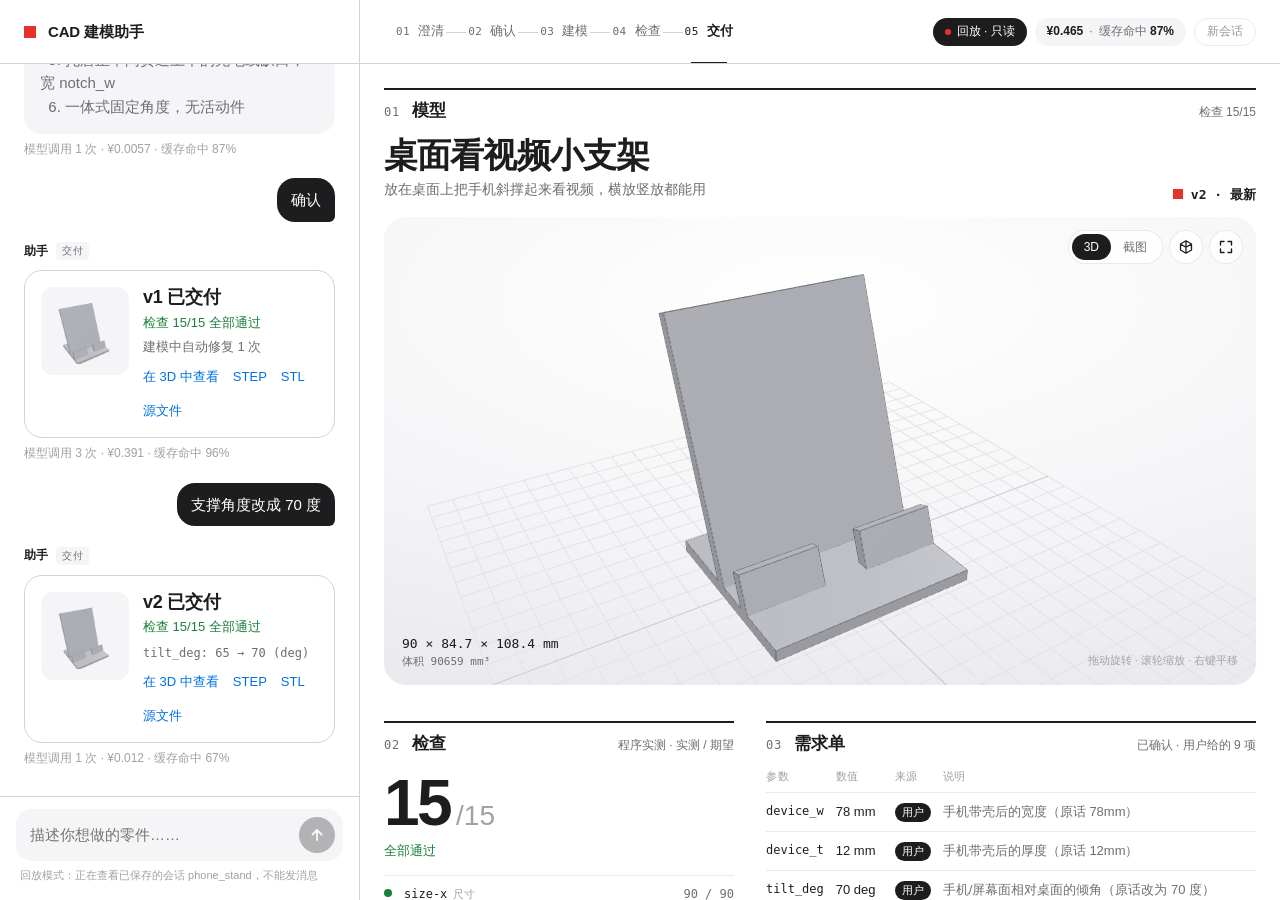
==== site/index.html @ 9b74072a "feat: 在线只读演示站（GitHub Pages）和公网实时测试（访问密码 + 花费上限） 页面路径改为相对路径；python -m cad_agent.web.export 把会话导出成静态站，" ====
<!doctype html>
<html lang="zh-CN" data-mode="static">
<head>
  <meta charset="utf-8">
  <meta name="viewport" content="width=device-width, initial-scale=1">
  <title>CAD 建模助手</title>
  <link rel="icon" href="data:image/svg+xml,%3Csvg xmlns='http://www.w3.org/2000/svg' viewBox='0 0 16 16'%3E%3Crect width='16' height='16' fill='%23E5322D'/%3E%3C/svg%3E">
  <link rel="stylesheet" href="static/style.css">
  <!-- three.js 放在项目里，演示时不依赖外网 -->
  <script type="importmap">
    { "imports": { "three": "./static/vendor/three/three.module.js" } }
  </script>
</head>
<body>
  <header class="topbar">
    <div class="brand">
      <span class="brand-mark" aria-hidden="true"></span>
      <span class="brand-name">CAD 建模助手</span>
      <span class="brand-sub">自然语言 → 参数化模型</span>
    </div>
    <ol class="rail" id="rail" aria-label="流程">
      <li data-stage="clarify"><span class="step-no">01</span><span class="step-label">澄清</span></li>
      <li data-stage="confirm"><span class="step-no">02</span><span class="step-label">确认</span></li>
      <li data-stage="modeling"><span class="step-no">03</span><span class="step-label">建模</span></li>
      <li data-stage="checking"><span class="step-no">04</span><span class="step-label">检查</span></li>
      <li data-stage="delivered"><span class="step-no">05</span><span class="step-label">交付</span></li>
    </ol>
    <div class="top-right">
      <span class="pill replay hidden" id="replay-pill"><span class="dot"></span>回放 · 只读</span>
      <span class="pill" id="usage-pill" title="本次会话大模型的累计用量">尚无用量</span>
      <span class="pill" id="model-pill">模型</span>
      <button class="btn-ghost" id="reset-btn" type="button">新会话</button>
    </div>
  </header>

  <div class="app">
    <section class="chat" aria-label="对话">
      <div class="notice hidden" id="notice" role="status" aria-live="polite"></div>
      <div class="messages" id="messages" role="log" aria-live="polite"></div>
      <form class="composer" id="composer" autocomplete="off">
        <div class="composer-box">
          <label class="sr-only" for="input">消息</label>
          <textarea id="input" rows="1" placeholder="描述你想做的零件……"></textarea>
          <button class="send" id="send" type="submit" aria-label="发送" disabled>
            <svg width="16" height="16" viewBox="0 0 16 16" fill="none" aria-hidden="true"><path d="M8 13V3M3.5 7.5 8 3l4.5 4.5" stroke="currentColor" stroke-width="1.8" stroke-linecap="round" stroke-linejoin="round"/></svg>
          </button>
        </div>
        <div class="composer-hint" id="composer-hint">Enter 发送 · Shift + Enter 换行</div>
      </form>
    </section>

    <main class="workspace" id="workspace">
      <section class="section" aria-labelledby="t-model">
        <div class="section-head"><span class="section-no">01</span><h2 class="section-title" id="t-model">模型</h2><span class="section-meta" id="model-meta"></span></div>
        <div class="part-head">
          <div>
            <h1 class="part-name placeholder" id="part-name">还没有零件</h1>
            <p class="part-purpose" id="part-purpose">在左边用一句话描述你想做的东西</p>
          </div>
          <div class="version-tag hidden" id="version-tag"><span class="square" aria-hidden="true"></span><span id="version-tag-text"></span></div>
        </div>
        <div class="viewport" id="viewport">
          <div class="viewport-empty" id="viewport-empty"><div><div class="big">交付后，模型会显示在这里</div><div>可以拖动旋转、滚轮缩放</div></div></div>
          <div class="vp-note hidden" id="vp-note"></div>
          <div class="vp-tools">
            <div class="seg" role="group" aria-label="显示方式">
              <button type="button" id="mode-3d" aria-pressed="true">3D</button>
              <button type="button" id="mode-shot" aria-pressed="false">截图</button>
            </div>
            <button class="icon-btn" type="button" id="wire-btn" aria-pressed="false" aria-label="线框" title="线框">
              <svg width="16" height="16" viewBox="0 0 16 16" fill="none" aria-hidden="true"><path d="M8 1.8 13.5 5v6L8 14.2 2.5 11V5L8 1.8Zm0 0v12.4M2.5 5 8 8.2 13.5 5" stroke="currentColor" stroke-width="1.3" stroke-linejoin="round"/></svg>
            </button>
            <button class="icon-btn" type="button" id="fit-btn" aria-label="重置视角" title="重置视角">
              <svg width="16" height="16" viewBox="0 0 16 16" fill="none" aria-hidden="true"><path d="M2.5 6V2.5H6M13.5 6V2.5H10M2.5 10v3.5H6M13.5 10v3.5H10" stroke="currentColor" stroke-width="1.4" stroke-linecap="round" stroke-linejoin="round"/></svg>
            </button>
          </div>
          <div class="vp-readout hidden" id="vp-readout"></div>
          <div class="vp-hint" id="vp-hint">拖动旋转 · 滚轮缩放 · 右键平移</div>
        </div>
      </section>

      <div class="grid-2">
        <section class="section" aria-labelledby="t-checks">
          <div class="section-head"><span class="section-no">02</span><h2 class="section-title" id="t-checks">检查</h2><span class="section-meta" id="checks-meta"></span></div>
          <div id="checks"></div>
        </section>
        <section class="section" aria-labelledby="t-brief">
          <div class="section-head"><span class="section-no">03</span><h2 class="section-title" id="t-brief">需求单</h2><span class="section-meta" id="brief-meta"></span></div>
          <div id="brief"></div>
        </section>
      </div>

      <section class="section" aria-labelledby="t-versions">
        <div class="section-head"><span class="section-no">04</span><h2 class="section-title" id="t-versions">版本</h2><span class="section-meta" id="versions-meta"></span></div>
        <div id="versions"></div>
      </section>
    </main>
  </div>

  <div class="login hidden" id="login" role="dialog" aria-modal="true" aria-labelledby="login-title">
    <form class="login-card" id="login-form">
      <span class="brand-mark" aria-hidden="true"></span>
      <h2 id="login-title">输入访问密码</h2>
      <p class="muted">这个页面连着真实的大模型，需要密码才能使用。</p>
      <label class="sr-only" for="login-password">密码</label>
      <input id="login-password" type="password" autocomplete="current-password" placeholder="访问密码" required>
      <div class="login-error" id="login-error" role="alert"></div>
      <button class="btn btn-primary" type="submit">进入</button>
    </form>
  </div>

  <div class="toast" id="toast" role="status" aria-live="polite"></div>
  <script type="module" src="static/app.js"></script>
</body>
</html>
---- site/static/style.css ----
/* CAD 建模助手 · 网页界面
   风格：苹果式的克制 + 瑞士式的网格与编号 + 构成主义的粗线、大数字和红色方块。
   只用系统字体，不依赖外网。 */

:root {
  --bg: #FFFFFF;
  --surface: #F5F5F7;
  --surface-2: #EDEDF0;
  --ink: #1D1D1F;
  --ink-2: #6E6E73;
  --ink-3: #A1A1A6;
  --hairline: #D2D2D7;
  --hairline-soft: #E8E8ED;
  --accent: #0071E3;
  --pass: #188038;
  --pass-soft: #E6F4EA;
  --fail: #D70015;
  --fail-soft: #FDECEE;
  --warn: #B25000;
  --warn-soft: #FFF4E5;
  --mark: #E5322D;

  --font: -apple-system, BlinkMacSystemFont, "SF Pro Text", "PingFang SC", "Helvetica Neue", "Microsoft YaHei", sans-serif;
  --font-display: -apple-system, BlinkMacSystemFont, "SF Pro Display", "PingFang SC", "Helvetica Neue", "Microsoft YaHei", sans-serif;
  --mono: "SF Mono", "Cascadia Mono", "JetBrains Mono", Consolas, monospace;

  --r-lg: 18px;
  --r-md: 12px;
  --r-sm: 8px;
  --topbar: 64px;
  --chat-w: 420px;
  --ease: cubic-bezier(.2, .7, .2, 1);
}

* { box-sizing: border-box; }
html, body { height: 100%; }
body {
  margin: 0;
  background: var(--bg);
  color: var(--ink);
  font: 15px/1.55 var(--font);
  -webkit-font-smoothing: antialiased;
  font-feature-settings: "tnum" 0;
  overflow: hidden;
}
button, textarea { font: inherit; color: inherit; }
button { cursor: pointer; }
img { display: block; max-width: 100%; }
.mono { font-family: var(--mono); font-size: .92em; }
.num { font-variant-numeric: tabular-nums; }
.muted { color: var(--ink-2); }
.hidden { display: none !important; }
:focus-visible { outline: 2px solid var(--accent); outline-offset: 2px; border-radius: 6px; }
.sr-only { position: absolute; width: 1px; height: 1px; overflow: hidden; clip: rect(0 0 0 0); white-space: nowrap; }

/* ------------------------------------------------------------ 顶栏 */
.topbar {
  height: var(--topbar);
  display: grid;
  grid-template-columns: var(--chat-w) minmax(0, 1fr) auto;
  align-items: center;
  border-bottom: 1px solid var(--hairline);
  background: rgba(255, 255, 255, .86);
  backdrop-filter: saturate(180%) blur(20px);
  position: relative;
  z-index: 5;
}
.brand { display: flex; align-items: center; gap: 12px; padding: 0 24px; height: 100%; border-right: 1px solid var(--hairline); }
.brand-mark { width: 12px; height: 12px; background: var(--mark); flex: none; }
.brand-name { font: 600 15px/1 var(--font-display); letter-spacing: -.01em; }
.brand-sub { color: var(--ink-2); font-size: 13px; padding-left: 12px; border-left: 1px solid var(--hairline); }

.rail { display: flex; align-items: stretch; height: 100%; padding: 0 24px; gap: 0; list-style: none; margin: 0; min-width: 0; overflow: hidden; }
.rail li {
  display: flex; align-items: center; gap: 8px; padding: 0 18px; position: relative;
  color: var(--ink-3); font-size: 13px; white-space: nowrap; transition: color .3s var(--ease);
}
.rail li + li::before { content: ""; position: absolute; left: -10px; top: 50%; width: 20px; height: 1px; background: var(--hairline); }
.rail .step-no { font: 500 11px/1 var(--mono); letter-spacing: .04em; }
.rail li.done { color: var(--ink-2); }
.rail li.current { color: var(--ink); font-weight: 600; }
.rail li.current::after { content: ""; position: absolute; left: 18px; right: 18px; bottom: -1px; height: 2px; background: var(--ink); }
.rail li.current.working .step-no::before {
  content: ""; display: inline-block; width: 6px; height: 6px; margin-right: 6px; border-radius: 50%;
  background: var(--mark); vertical-align: 1px; animation: pulse 1.2s ease-in-out infinite;
}

.top-right { display: flex; align-items: center; gap: 8px; padding: 0 24px; }
.pill {
  display: inline-flex; align-items: center; gap: 6px; height: 28px; padding: 0 12px; border-radius: 999px;
  background: var(--surface); color: var(--ink-2); font-size: 12px; white-space: nowrap;
}
.pill strong { color: var(--ink); font-weight: 600; font-variant-numeric: tabular-nums; }
.pill.replay { background: var(--ink); color: #fff; }
.pill.replay .dot { width: 6px; height: 6px; border-radius: 50%; background: var(--mark); }
.btn-ghost {
  height: 28px; padding: 0 12px; border-radius: 999px; border: 1px solid var(--hairline); background: var(--bg);
  font-size: 12px; transition: background .2s var(--ease), border-color .2s var(--ease);
}
.btn-ghost:hover { background: var(--surface); }
.btn-ghost:disabled { opacity: .45; cursor: default; }

/* ------------------------------------------------------------ 主体 */
.app { display: grid; grid-template-columns: var(--chat-w) minmax(0, 1fr); height: calc(100vh - var(--topbar)); }

/* ------------------------------------------------------------ 对话 */
.chat { display: flex; flex-direction: column; min-height: 0; border-right: 1px solid var(--hairline); background: var(--bg); }
.notice { margin: 12px 16px 0; padding: 10px 14px; border-radius: var(--r-md); font-size: 13px; background: var(--warn-soft); color: var(--warn); }
.messages { flex: 1; overflow-y: auto; padding: 24px 24px 8px; scroll-behavior: smooth; }
.msg { margin-bottom: 20px; }
.msg.new { animation: rise .35s var(--ease) both; }
.msg-user { display: flex; justify-content: flex-end; }
.bubble {
  max-width: 86%; padding: 10px 14px; border-radius: 18px 18px 6px 18px; background: var(--ink); color: #fff;
  white-space: pre-wrap; word-break: break-word;
}
.msg-user.pending .bubble { opacity: .55; }
.meta { display: flex; align-items: center; gap: 8px; margin-bottom: 6px; font-size: 12px; color: var(--ink-2); }
.meta .who { color: var(--ink); font-weight: 600; }
.meta .kind { font: 500 10px/1 var(--mono); letter-spacing: .06em; text-transform: uppercase; padding: 4px 6px; border-radius: 4px; background: var(--surface); }
.text { white-space: pre-wrap; word-break: break-word; }
.usage { margin-top: 6px; font-size: 12px; color: var(--ink-3); font-variant-numeric: tabular-nums; }

.card { margin-top: 10px; border-radius: var(--r-lg); background: var(--surface); padding: 16px; }
.card-title { font-weight: 600; font-size: 14px; margin: 0 0 10px; display: flex; align-items: center; gap: 8px; }
.card-title .square { width: 8px; height: 8px; background: var(--mark); }

.qlist { list-style: none; margin: 0; padding: 0; }
.qlist li { display: grid; grid-template-columns: 28px 1fr; gap: 8px; padding: 10px 0; border-top: 1px solid var(--hairline-soft); }
.qlist li:first-child { border-top: 0; padding-top: 0; }
.qlist .qno { font: 500 12px/1.6 var(--mono); color: var(--ink-2); }

.mini-params { width: 100%; border-collapse: collapse; font-size: 13px; }
.mini-params td { padding: 6px 0; border-top: 1px solid var(--hairline-soft); vertical-align: top; }
.mini-params tr:first-child td { border-top: 0; }
.mini-params td:first-child { font-family: var(--mono); font-size: 12px; color: var(--ink-2); padding-right: 12px; white-space: nowrap; }
.mini-params td:nth-child(2) { font-variant-numeric: tabular-nums; white-space: nowrap; padding-right: 8px; }

.actions { display: flex; gap: 8px; margin-top: 14px; flex-wrap: wrap; }
.btn {
  height: 36px; padding: 0 16px; border-radius: 999px; border: 1px solid transparent; font-size: 14px; font-weight: 500;
  display: inline-flex; align-items: center; gap: 6px; text-decoration: none; transition: transform .15s var(--ease), background .2s var(--ease);
}
.btn:active { transform: scale(.97); }
.btn-primary { background: var(--ink); color: #fff; }
.btn-primary:hover { background: #000; }
.btn-secondary { background: var(--bg); border-color: var(--hairline); color: var(--ink); }
.btn-secondary:hover { background: var(--surface-2); }
.btn:disabled { opacity: .45; cursor: default; transform: none; }

.delivered { display: grid; grid-template-columns: 88px 1fr; gap: 14px; background: var(--bg); border: 1px solid var(--hairline); }
.delivered .thumb { width: 88px; height: 88px; border-radius: var(--r-md); background: var(--surface); object-fit: contain; }
.delivered .v-title { font: 600 18px/1.2 var(--font-display); letter-spacing: -.01em; display: flex; align-items: center; gap: 8px; }
.delivered .v-line { font-size: 13px; margin-top: 4px; }
.links { display: flex; gap: 14px; margin-top: 10px; font-size: 13px; flex-wrap: wrap; }
.links a, .link { color: var(--accent); text-decoration: none; background: none; border: 0; padding: 0; font-size: 13px; }
.links a:hover, .link:hover { text-decoration: underline; }
.changes { margin: 6px 0 0; padding: 0; list-style: none; font-size: 12px; color: var(--ink-2); }
.changes li { font-family: var(--mono); }

.failed { background: var(--fail-soft); border-left: 3px solid var(--fail); border-radius: var(--r-sm) var(--r-lg) var(--r-lg) var(--r-sm); }

.working { margin: 4px 0 20px; }
.working-head { display: flex; align-items: center; gap: 8px; font-size: 13px; color: var(--ink); }
.spinner { width: 14px; height: 14px; border-radius: 50%; border: 2px solid var(--hairline); border-top-color: var(--ink); animation: spin .8s linear infinite; }
.slow-hint { margin-top: 6px; font-size: 12px; color: var(--ink-2); }
.steps { list-style: none; margin: 10px 0 0; padding: 0 0 0 6px; border-left: 1px solid var(--hairline); }
.steps li { position: relative; padding: 3px 0 3px 16px; font-size: 13px; color: var(--ink-2); }
.steps li::before { content: ""; position: absolute; left: -4px; top: 11px; width: 7px; height: 7px; border-radius: 50%; background: var(--hairline); }
.steps li:last-child { color: var(--ink); }
.steps li:last-child::before { background: var(--ink); }

.welcome { padding: 32px 0 8px; }
.welcome h1 { font: 600 30px/1.15 var(--font-display); letter-spacing: -.02em; margin: 0 0 10px; }
.welcome p { margin: 0 0 20px; color: var(--ink-2); }
.examples { display: flex; flex-direction: column; gap: 8px; }
.example {
  text-align: left; padding: 12px 14px; border-radius: var(--r-md); border: 1px solid var(--hairline); background: var(--bg);
  font-size: 14px; display: flex; justify-content: space-between; align-items: center; transition: background .2s var(--ease), border-color .2s var(--ease);
}
.example:hover { background: var(--surface); border-color: var(--ink-3); }
.example .arrow { color: var(--ink-3); }

.composer { padding: 12px 16px 16px; border-top: 1px solid var(--hairline); background: var(--bg); }
.composer-box { display: flex; align-items: flex-end; gap: 8px; padding: 8px 8px 8px 14px; border-radius: 16px; background: var(--surface); transition: box-shadow .2s var(--ease); }
.composer-box:focus-within { box-shadow: 0 0 0 2px var(--accent); }
.composer textarea { flex: 1; border: 0; background: transparent; resize: none; outline: none; max-height: 180px; min-height: 24px; padding: 6px 0; line-height: 1.5; }
.send {
  width: 36px; height: 36px; flex: none; border-radius: 50%; border: 0; background: var(--ink); color: #fff;
  display: grid; place-items: center; transition: transform .15s var(--ease), opacity .2s var(--ease);
}
.send:active { transform: scale(.94); }
.send:disabled { opacity: .3; cursor: default; }
.composer-hint { margin-top: 6px; font-size: 11px; color: var(--ink-3); padding-left: 4px; }

/* ------------------------------------------------------------ 工作区 */
.workspace { overflow-y: auto; padding: 28px 32px 48px; background: var(--bg); }
.section { margin-bottom: 36px; }
.section-head { display: flex; align-items: baseline; gap: 12px; padding-top: 12px; border-top: 2px solid var(--ink); margin-bottom: 16px; }
.section-no { font: 500 12px/1 var(--mono); letter-spacing: .06em; color: var(--ink-2); }
.section-title { font: 600 17px/1 var(--font-display); letter-spacing: -.01em; margin: 0; }
.section-meta { margin-left: auto; font-size: 12px; color: var(--ink-2); font-variant-numeric: tabular-nums; }

.part-head { display: flex; align-items: flex-end; gap: 16px; margin-bottom: 16px; }
.part-name { font: 600 34px/1.05 var(--font-display); letter-spacing: -.025em; margin: 0; }
.part-name.placeholder { color: var(--ink-3); }
.part-purpose { color: var(--ink-2); font-size: 14px; margin: 6px 0 0; }
.version-tag { margin-left: auto; display: flex; align-items: center; gap: 8px; font: 600 13px/1 var(--mono); }
.version-tag .square { width: 10px; height: 10px; background: var(--mark); }

.viewport {
  position: relative; height: clamp(360px, 52vh, 600px); border-radius: 22px; overflow: hidden;
  background: radial-gradient(120% 90% at 50% 18%, #FFFFFF 0%, #F5F5F7 55%, #E9E9EE 100%);
}
.viewport canvas { display: block; width: 100%; height: 100%; touch-action: none; }
.viewport .shot { width: 100%; height: 100%; object-fit: contain; padding: 24px; }
.viewport-empty { position: absolute; inset: 0; display: grid; place-items: center; text-align: center; color: var(--ink-3); }
.viewport-empty .big { font: 600 22px/1.3 var(--font-display); color: var(--ink-2); letter-spacing: -.01em; }
.vp-tools { position: absolute; top: 14px; right: 14px; display: flex; gap: 8px; }
.seg { display: inline-flex; padding: 3px; border-radius: 999px; background: rgba(255, 255, 255, .8); backdrop-filter: blur(12px); box-shadow: 0 0 0 1px var(--hairline-soft); }
.seg button { height: 26px; padding: 0 12px; border-radius: 999px; border: 0; background: transparent; font-size: 12px; color: var(--ink-2); }
.seg button[aria-pressed="true"] { background: var(--ink); color: #fff; }
.seg button:disabled { opacity: .4; cursor: default; }
.icon-btn {
  width: 32px; height: 32px; border-radius: 50%; border: 0; display: grid; place-items: center; color: var(--ink);
  background: rgba(255, 255, 255, .8); backdrop-filter: blur(12px); box-shadow: 0 0 0 1px var(--hairline-soft);
}
.icon-btn[aria-pressed="true"] { background: var(--ink); color: #fff; }
.vp-readout { position: absolute; left: 18px; bottom: 16px; font: 500 13px/1.4 var(--mono); color: var(--ink); font-variant-numeric: tabular-nums; }
.vp-readout .sub { color: var(--ink-2); font-size: 11px; }
.vp-hint { position: absolute; right: 18px; bottom: 16px; font-size: 11px; color: var(--ink-3); }
.vp-note { position: absolute; left: 50%; top: 14px; transform: translateX(-50%); font-size: 12px; padding: 6px 12px; border-radius: 999px; background: var(--warn-soft); color: var(--warn); }

.grid-2 { display: grid; grid-template-columns: minmax(0, 5fr) minmax(0, 7fr); gap: 32px; }

/* 检查 */
.score { display: flex; align-items: baseline; gap: 6px; margin: 4px 0 6px; }
.score .big { font: 600 64px/1 var(--font-display); letter-spacing: -.04em; font-variant-numeric: tabular-nums; }
.score .of { font: 500 28px/1 var(--font-display); color: var(--ink-3); font-variant-numeric: tabular-nums; }
.score-line { font-size: 13px; margin-bottom: 14px; }
.score-line.ok { color: var(--pass); }
.score-line.bad { color: var(--fail); }
.check-list { list-style: none; margin: 0; padding: 0; }
.check-list li { display: grid; grid-template-columns: 10px minmax(0, 1fr) auto; gap: 10px; align-items: baseline; padding: 9px 0; border-top: 1px solid var(--hairline-soft); font-size: 13px; }
.check-list .dot { width: 8px; height: 8px; border-radius: 50%; background: var(--pass); transform: translateY(-1px); }
.check-list li.bad .dot { background: var(--fail); }
.check-list li.bad .cid { color: var(--fail); }
.check-list .cid { font-family: var(--mono); font-size: 12px; overflow: hidden; text-overflow: ellipsis; white-space: nowrap; }
.check-list .ctype { color: var(--ink-3); font-size: 11px; margin-left: 6px; font-family: var(--font); }
.check-list .cval { font: 12px/1.4 var(--mono); color: var(--ink-2); text-align: right; white-space: nowrap; font-variant-numeric: tabular-nums; }
.check-list li.basic { color: var(--ink-2); }
.empty { color: var(--ink-3); font-size: 13px; padding: 12px 0; }

/* 参数 */
.params { width: 100%; border-collapse: collapse; font-size: 13px; }
.params th { text-align: left; font: 500 11px/1 var(--mono); letter-spacing: .06em; color: var(--ink-3); padding: 0 0 10px; text-transform: uppercase; }
.params td { padding: 9px 12px 9px 0; border-top: 1px solid var(--hairline-soft); vertical-align: top; }
.params td.pname { font-family: var(--mono); font-size: 12px; white-space: nowrap; }
.params td.pval { white-space: nowrap; font-variant-numeric: tabular-nums; }
.params td.pnote { color: var(--ink-2); }
.badge { display: inline-block; font-size: 11px; line-height: 1; padding: 4px 7px; border-radius: 999px; white-space: nowrap; }
.badge.user { background: var(--ink); color: #fff; }
.badge.suggested { box-shadow: inset 0 0 0 1px var(--ink-3); color: var(--ink-2); }
.sub-head { font: 500 11px/1 var(--mono); letter-spacing: .06em; color: var(--ink-3); text-transform: uppercase; margin: 22px 0 10px; }
.features { margin: 0; padding: 0; list-style: none; counter-reset: f; }
.features li { counter-increment: f; display: grid; grid-template-columns: 28px 1fr; padding: 6px 0; font-size: 13px; }
.features li::before { content: counter(f, decimal-leading-zero); font: 500 12px/1.55 var(--mono); color: var(--ink-3); }
.open-q { margin-top: 16px; padding: 12px 14px; border-radius: var(--r-md); background: var(--warn-soft); color: var(--warn); font-size: 13px; }
.open-q ul { margin: 6px 0 0; padding-left: 18px; }

/* 版本 */
.timeline { display: flex; gap: 12px; overflow-x: auto; padding-bottom: 4px; }
.vnode {
  flex: none; width: 168px; text-align: left; padding: 10px; border-radius: var(--r-lg); border: 1px solid var(--hairline);
  background: var(--bg); transition: border-color .2s var(--ease), box-shadow .2s var(--ease);
}
.vnode:hover { border-color: var(--ink-3); }
.vnode[aria-pressed="true"] { border-color: var(--ink); box-shadow: 0 0 0 1px var(--ink); }
.vnode img, .vnode .noimg { width: 100%; height: 96px; object-fit: contain; border-radius: var(--r-md); background: var(--surface); }
.vnode .vname { display: flex; align-items: center; gap: 6px; margin-top: 8px; font: 600 14px/1 var(--mono); }
.vnode .vname .square { width: 8px; height: 8px; background: var(--mark); }
.vnode .vsub { font-size: 12px; color: var(--ink-2); margin-top: 4px; }
.compare { margin-top: 20px; display: grid; grid-template-columns: minmax(0, 1fr) minmax(0, 1fr) minmax(0, 1.1fr); gap: 20px; align-items: start; }
.compare figure { margin: 0; }
.compare figure img, .compare figure .noimg { width: 100%; aspect-ratio: 4 / 3; object-fit: contain; border-radius: var(--r-lg); background: var(--surface); }
.compare figcaption { margin-top: 8px; font: 600 13px/1 var(--mono); display: flex; justify-content: space-between; }
.compare figcaption a { font: 400 12px var(--font); color: var(--accent); text-decoration: none; }
.diff-list { list-style: none; margin: 0; padding: 0; }
.diff-list li { padding: 10px 0; border-top: 1px solid var(--hairline-soft); font-size: 13px; display: flex; justify-content: space-between; gap: 12px; }
.diff-list li:first-child { border-top: 0; }
.diff-list .dname { font-family: var(--mono); font-size: 12px; }
.diff-list .dval { font-variant-numeric: tabular-nums; white-space: nowrap; }
.diff-list .dval b { font-weight: 600; }
.compare-pick { font-size: 12px; color: var(--ink-2); margin-top: 10px; }

/* 访问密码 */
.login { position: fixed; inset: 0; z-index: 30; display: grid; place-items: center; background: rgba(245, 245, 247, .92); backdrop-filter: blur(16px); }
.login-card { width: min(360px, calc(100vw - 32px)); padding: 32px; border-radius: 22px; background: var(--bg); box-shadow: 0 0 0 1px var(--hairline); display: flex; flex-direction: column; gap: 12px; }
.login-card h2 { font: 600 24px/1.2 var(--font-display); letter-spacing: -.02em; margin: 4px 0 0; }
.login-card p { margin: 0; font-size: 13px; }
.login-card input { height: 44px; padding: 0 14px; border-radius: var(--r-md); border: 1px solid var(--hairline); font: inherit; }
.login-card input:focus { outline: 2px solid var(--accent); outline-offset: 1px; }
.login-error { min-height: 18px; font-size: 13px; color: var(--fail); }

/* 提示条 */
.toast {
  position: fixed; left: 50%; bottom: 28px; transform: translate(-50%, 20px); opacity: 0; pointer-events: none;
  background: var(--ink); color: #fff; padding: 10px 16px; border-radius: 999px; font-size: 13px; z-index: 20;
  transition: opacity .25s var(--ease), transform .25s var(--ease);
}
.toast.show { opacity: 1; transform: translate(-50%, 0); }

@keyframes spin { to { transform: rotate(360deg); } }
@keyframes pulse { 50% { opacity: .3; } }
@keyframes rise { from { opacity: 0; transform: translateY(6px); } to { opacity: 1; transform: none; } }

/* ------------------------------------------------------------ 窄屏 */
@media (max-width: 1440px) {
  .usage-tokens { display: none; }
}
@media (max-width: 1360px) {
  #model-pill { display: none; }
}
@media (max-width: 1280px) {
  :root { --chat-w: 360px; }
  .workspace { padding: 24px 24px 40px; }
  .rail li { padding: 0 12px; }
  .brand-sub { display: none; }
}
@media (max-width: 1120px) {
  .grid-2 { grid-template-columns: 1fr; }
  .compare { grid-template-columns: 1fr 1fr; }
  .compare .diff-box { grid-column: 1 / -1; }
  .rail .step-label { display: none; }
}
@media (max-width: 860px) {
  body { overflow: auto; }
  .topbar { grid-template-columns: 1fr auto; }
  .rail { display: none; }
  .brand { border-right: 0; }
  .app { grid-template-columns: 1fr; height: auto; }
  .chat { height: 70vh; border-right: 0; border-bottom: 1px solid var(--hairline); }
  .workspace { overflow: visible; padding: 24px 16px; }
}
@media (prefers-reduced-motion: reduce) {
  *, *::before, *::after { animation: none !important; transition: none !important; scroll-behavior: auto !important; }
}
.login-card .btn { justify-content: center; }
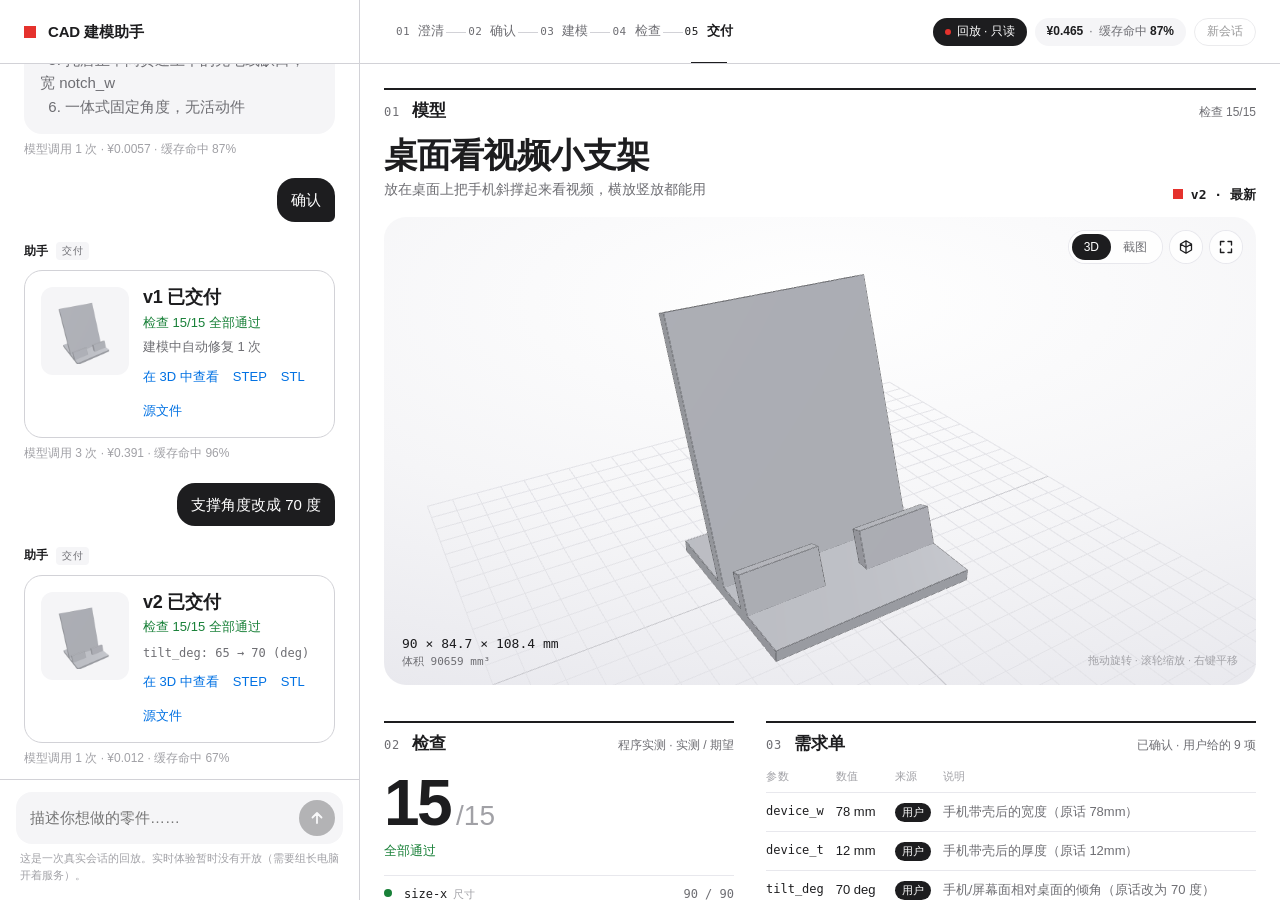
==== commit 70c138f7: "feat: 演示站开放实时体验：每人独立会话、共用花费上限、一键上线 公网模式改为按登录发令牌、每人一个会话（VisitorPool），共用 Budget，同时建模人数有上限；/api/health " ====
--- a/site/index.html
+++ b/site/index.html
@@ -27,6 +27,7 @@
     </ol>
     <div class="top-right">
       <span class="pill replay hidden" id="replay-pill"><span class="dot"></span>回放 · 只读</span>
+      <a class="btn-live hidden" id="live-link" href="#" target="_blank" rel="noopener">开始实时体验 →</a>
       <span class="pill" id="usage-pill" title="本次会话大模型的累计用量">尚无用量</span>
       <span class="pill" id="model-pill">模型</span>
       <button class="btn-ghost" id="reset-btn" type="button">新会话</button>
--- a/site/static/style.css
+++ b/site/static/style.css
@@ -93,6 +93,11 @@
 .pill strong { color: var(--ink); font-weight: 600; font-variant-numeric: tabular-nums; }
 .pill.replay { background: var(--ink); color: #fff; }
 .pill.replay .dot { width: 6px; height: 6px; border-radius: 50%; background: var(--mark); }
+.btn-live {
+  height: 28px; padding: 0 14px; border-radius: 999px; background: var(--mark); color: #fff; font-size: 12px; font-weight: 600;
+  display: inline-flex; align-items: center; text-decoration: none; white-space: nowrap; transition: background .2s var(--ease);
+}
+.btn-live:hover { background: #C62722; }
 .btn-ghost {
   height: 28px; padding: 0 12px; border-radius: 999px; border: 1px solid var(--hairline); background: var(--bg);
   font-size: 12px; transition: background .2s var(--ease), border-color .2s var(--ease);
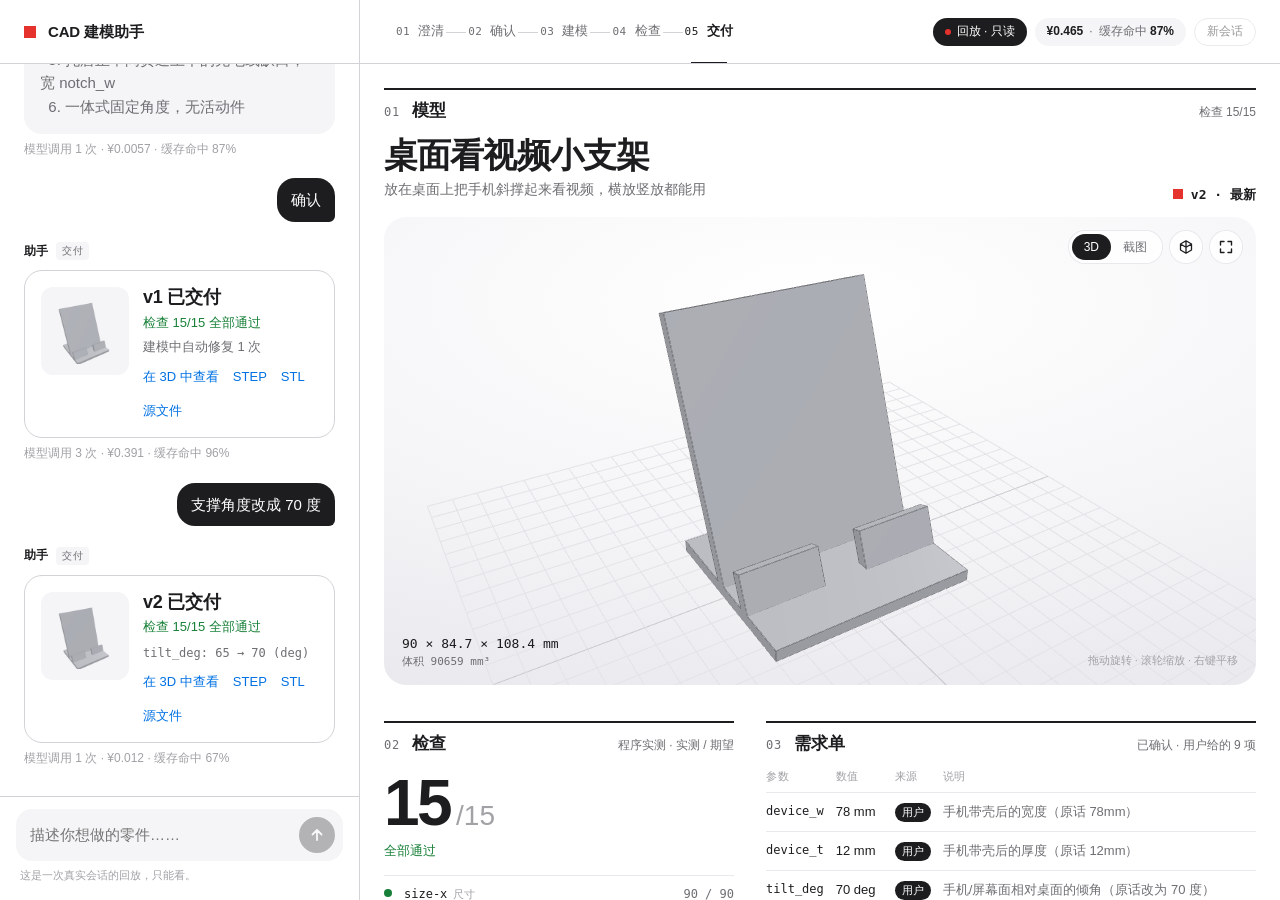
==== commit 091f2795: "chore: 删除公网隧道实时体验 Co-Authored-By: Claude Opus 5.5 <noreply@anthropic.com>" ====
--- a/site/index.html
+++ b/site/index.html
@@ -27,7 +27,6 @@
     </ol>
     <div class="top-right">
       <span class="pill replay hidden" id="replay-pill"><span class="dot"></span>回放 · 只读</span>
-      <a class="btn-live hidden" id="live-link" href="#" target="_blank" rel="noopener">开始实时体验 →</a>
       <span class="pill" id="usage-pill" title="本次会话大模型的累计用量">尚无用量</span>
       <span class="pill" id="model-pill">模型</span>
       <button class="btn-ghost" id="reset-btn" type="button">新会话</button>
@@ -98,18 +97,6 @@
     </main>
   </div>
 
-  <div class="login hidden" id="login" role="dialog" aria-modal="true" aria-labelledby="login-title">
-    <form class="login-card" id="login-form">
-      <span class="brand-mark" aria-hidden="true"></span>
-      <h2 id="login-title">输入访问密码</h2>
-      <p class="muted">这个页面连着真实的大模型，需要密码才能使用。</p>
-      <label class="sr-only" for="login-password">密码</label>
-      <input id="login-password" type="password" autocomplete="current-password" placeholder="访问密码" required>
-      <div class="login-error" id="login-error" role="alert"></div>
-      <button class="btn btn-primary" type="submit">进入</button>
-    </form>
-  </div>
-
   <div class="toast" id="toast" role="status" aria-live="polite"></div>
   <script type="module" src="static/app.js"></script>
 </body>
--- a/site/static/style.css
+++ b/site/static/style.css
@@ -93,11 +93,6 @@
 .pill strong { color: var(--ink); font-weight: 600; font-variant-numeric: tabular-nums; }
 .pill.replay { background: var(--ink); color: #fff; }
 .pill.replay .dot { width: 6px; height: 6px; border-radius: 50%; background: var(--mark); }
-.btn-live {
-  height: 28px; padding: 0 14px; border-radius: 999px; background: var(--mark); color: #fff; font-size: 12px; font-weight: 600;
-  display: inline-flex; align-items: center; text-decoration: none; white-space: nowrap; transition: background .2s var(--ease);
-}
-.btn-live:hover { background: #C62722; }
 .btn-ghost {
   height: 28px; padding: 0 12px; border-radius: 999px; border: 1px solid var(--hairline); background: var(--bg);
   font-size: 12px; transition: background .2s var(--ease), border-color .2s var(--ease);
@@ -299,13 +294,6 @@
 .compare-pick { font-size: 12px; color: var(--ink-2); margin-top: 10px; }
 
 /* 访问密码 */
-.login { position: fixed; inset: 0; z-index: 30; display: grid; place-items: center; background: rgba(245, 245, 247, .92); backdrop-filter: blur(16px); }
-.login-card { width: min(360px, calc(100vw - 32px)); padding: 32px; border-radius: 22px; background: var(--bg); box-shadow: 0 0 0 1px var(--hairline); display: flex; flex-direction: column; gap: 12px; }
-.login-card h2 { font: 600 24px/1.2 var(--font-display); letter-spacing: -.02em; margin: 4px 0 0; }
-.login-card p { margin: 0; font-size: 13px; }
-.login-card input { height: 44px; padding: 0 14px; border-radius: var(--r-md); border: 1px solid var(--hairline); font: inherit; }
-.login-card input:focus { outline: 2px solid var(--accent); outline-offset: 1px; }
-.login-error { min-height: 18px; font-size: 13px; color: var(--fail); }
 
 /* 提示条 */
 .toast {
@@ -350,4 +338,3 @@
 @media (prefers-reduced-motion: reduce) {
   *, *::before, *::after { animation: none !important; transition: none !important; scroll-behavior: auto !important; }
 }
-.login-card .btn { justify-content: center; }
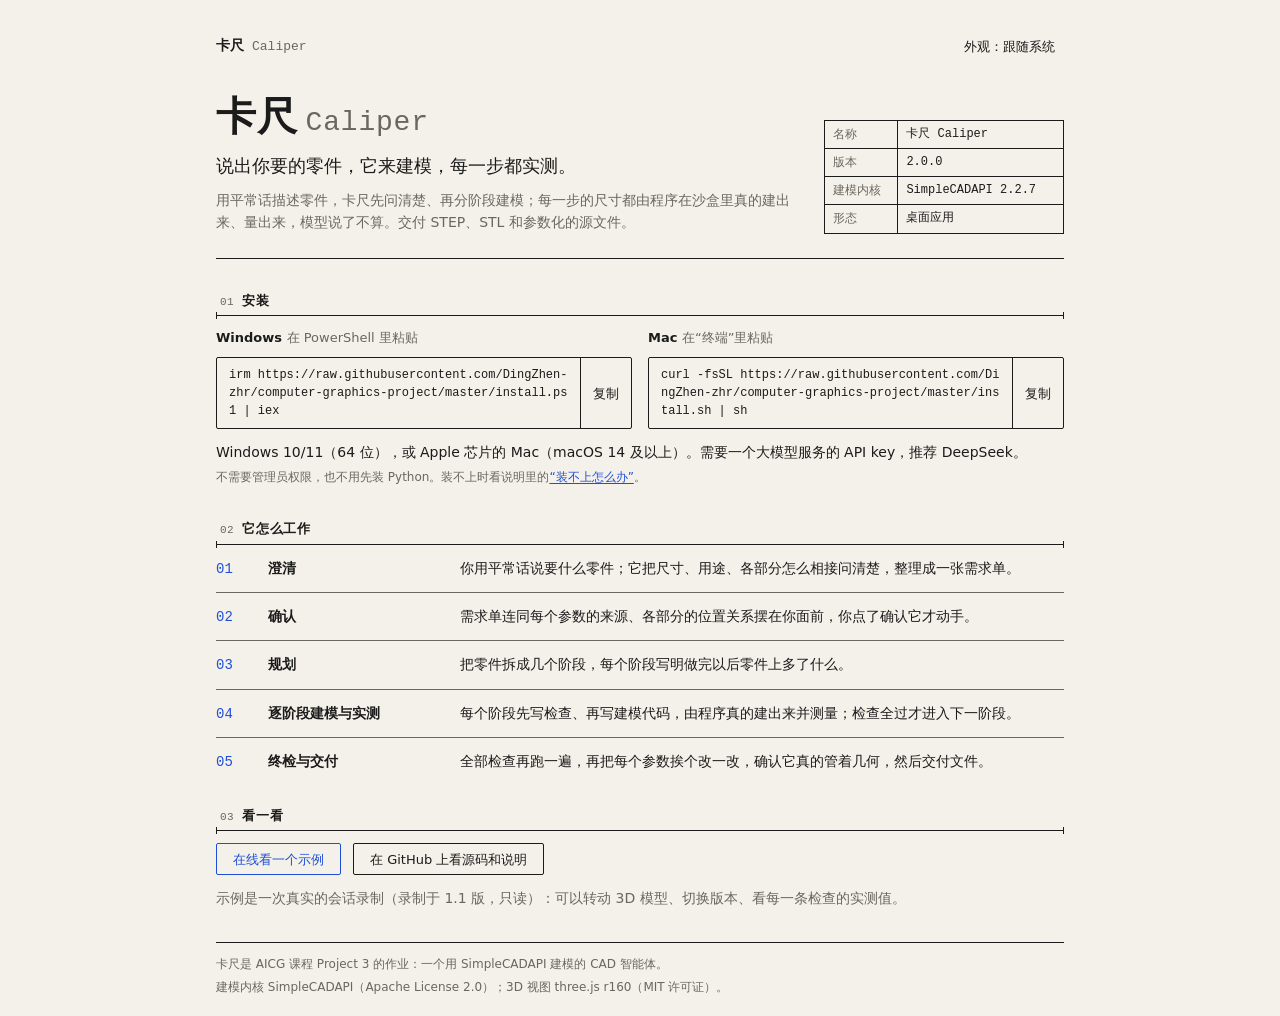
==== commit 4a447a4d: "feat: 产品主页和在线回放；旧网页界面退役 另：持续集成的 Mac 机器改用 macos-15（偏离 D18）。  Co-Authored-By: Claude Opus 5.5 <noreply" ====
--- a/site/index.html
+++ b/site/index.html
@@ -1,103 +1,191 @@
-<!doctype html>
-<html lang="zh-CN" data-mode="static">
-<head>
-  <meta charset="utf-8">
-  <meta name="viewport" content="width=device-width, initial-scale=1">
-  <title>CAD 建模助手</title>
-  <link rel="icon" href="data:image/svg+xml,%3Csvg xmlns='http://www.w3.org/2000/svg' viewBox='0 0 16 16'%3E%3Crect width='16' height='16' fill='%23E5322D'/%3E%3C/svg%3E">
-  <link rel="stylesheet" href="static/style.css">
-  <!-- three.js 放在项目里，演示时不依赖外网 -->
-  <script type="importmap">
-    { "imports": { "three": "./static/vendor/three/three.module.js" } }
-  </script>
-</head>
-<body>
-  <header class="topbar">
-    <div class="brand">
-      <span class="brand-mark" aria-hidden="true"></span>
-      <span class="brand-name">CAD 建模助手</span>
-      <span class="brand-sub">自然语言 → 参数化模型</span>
-    </div>
-    <ol class="rail" id="rail" aria-label="流程">
-      <li data-stage="clarify"><span class="step-no">01</span><span class="step-label">澄清</span></li>
-      <li data-stage="confirm"><span class="step-no">02</span><span class="step-label">确认</span></li>
-      <li data-stage="modeling"><span class="step-no">03</span><span class="step-label">建模</span></li>
-      <li data-stage="checking"><span class="step-no">04</span><span class="step-label">检查</span></li>
-      <li data-stage="delivered"><span class="step-no">05</span><span class="step-label">交付</span></li>
-    </ol>
-    <div class="top-right">
-      <span class="pill replay hidden" id="replay-pill"><span class="dot"></span>回放 · 只读</span>
-      <span class="pill" id="usage-pill" title="本次会话大模型的累计用量">尚无用量</span>
-      <span class="pill" id="model-pill">模型</span>
-      <button class="btn-ghost" id="reset-btn" type="button">新会话</button>
-    </div>
-  </header>
-
-  <div class="app">
-    <section class="chat" aria-label="对话">
-      <div class="notice hidden" id="notice" role="status" aria-live="polite"></div>
-      <div class="messages" id="messages" role="log" aria-live="polite"></div>
-      <form class="composer" id="composer" autocomplete="off">
-        <div class="composer-box">
-          <label class="sr-only" for="input">消息</label>
-          <textarea id="input" rows="1" placeholder="描述你想做的零件……"></textarea>
-          <button class="send" id="send" type="submit" aria-label="发送" disabled>
-            <svg width="16" height="16" viewBox="0 0 16 16" fill="none" aria-hidden="true"><path d="M8 13V3M3.5 7.5 8 3l4.5 4.5" stroke="currentColor" stroke-width="1.8" stroke-linecap="round" stroke-linejoin="round"/></svg>
-          </button>
-        </div>
-        <div class="composer-hint" id="composer-hint">Enter 发送 · Shift + Enter 换行</div>
-      </form>
-    </section>
-
-    <main class="workspace" id="workspace">
-      <section class="section" aria-labelledby="t-model">
-        <div class="section-head"><span class="section-no">01</span><h2 class="section-title" id="t-model">模型</h2><span class="section-meta" id="model-meta"></span></div>
-        <div class="part-head">
-          <div>
-            <h1 class="part-name placeholder" id="part-name">还没有零件</h1>
-            <p class="part-purpose" id="part-purpose">在左边用一句话描述你想做的东西</p>
-          </div>
-          <div class="version-tag hidden" id="version-tag"><span class="square" aria-hidden="true"></span><span id="version-tag-text"></span></div>
-        </div>
-        <div class="viewport" id="viewport">
-          <div class="viewport-empty" id="viewport-empty"><div><div class="big">交付后，模型会显示在这里</div><div>可以拖动旋转、滚轮缩放</div></div></div>
-          <div class="vp-note hidden" id="vp-note"></div>
-          <div class="vp-tools">
-            <div class="seg" role="group" aria-label="显示方式">
-              <button type="button" id="mode-3d" aria-pressed="true">3D</button>
-              <button type="button" id="mode-shot" aria-pressed="false">截图</button>
-            </div>
-            <button class="icon-btn" type="button" id="wire-btn" aria-pressed="false" aria-label="线框" title="线框">
-              <svg width="16" height="16" viewBox="0 0 16 16" fill="none" aria-hidden="true"><path d="M8 1.8 13.5 5v6L8 14.2 2.5 11V5L8 1.8Zm0 0v12.4M2.5 5 8 8.2 13.5 5" stroke="currentColor" stroke-width="1.3" stroke-linejoin="round"/></svg>
-            </button>
-            <button class="icon-btn" type="button" id="fit-btn" aria-label="重置视角" title="重置视角">
-              <svg width="16" height="16" viewBox="0 0 16 16" fill="none" aria-hidden="true"><path d="M2.5 6V2.5H6M13.5 6V2.5H10M2.5 10v3.5H6M13.5 10v3.5H10" stroke="currentColor" stroke-width="1.4" stroke-linecap="round" stroke-linejoin="round"/></svg>
-            </button>
-          </div>
-          <div class="vp-readout hidden" id="vp-readout"></div>
-          <div class="vp-hint" id="vp-hint">拖动旋转 · 滚轮缩放 · 右键平移</div>
-        </div>
-      </section>
-
-      <div class="grid-2">
-        <section class="section" aria-labelledby="t-checks">
-          <div class="section-head"><span class="section-no">02</span><h2 class="section-title" id="t-checks">检查</h2><span class="section-meta" id="checks-meta"></span></div>
-          <div id="checks"></div>
-        </section>
-        <section class="section" aria-labelledby="t-brief">
-          <div class="section-head"><span class="section-no">03</span><h2 class="section-title" id="t-brief">需求单</h2><span class="section-meta" id="brief-meta"></span></div>
-          <div id="brief"></div>
-        </section>
-      </div>
-
-      <section class="section" aria-labelledby="t-versions">
-        <div class="section-head"><span class="section-no">04</span><h2 class="section-title" id="t-versions">版本</h2><span class="section-meta" id="versions-meta"></span></div>
-        <div id="versions"></div>
-      </section>
-    </main>
-  </div>
-
-  <div class="toast" id="toast" role="status" aria-live="polite"></div>
-  <script type="module" src="static/app.js"></script>
-</body>
-</html>
+<!doctype html>
+<html lang="zh-CN" data-theme="system">
+<head>
+  <meta charset="utf-8">
+  <meta name="viewport" content="width=device-width, initial-scale=1">
+  <title>卡尺 Caliper</title>
+  <meta name="description" content="说出你要的零件，它来建模，每一步都实测。">
+  <link rel="icon" type="image/png" href="demo/static/icon.png">
+  <!-- 和桌面端同一套颜色、字和按钮（图纸 / 蓝图），不加载任何外部资源 -->
+  <link rel="stylesheet" href="demo/static/css/tokens.css">
+  <link rel="stylesheet" href="demo/static/css/base.css">
+  <style>
+    body { min-height: 100%; }
+    .sheet { max-width: 880px; margin: 0 auto; padding: var(--s-6) var(--s-4) var(--s-5); }
+    .top { display: flex; justify-content: space-between; align-items: center; gap: var(--s-3); margin-bottom: var(--s-6); }
+    .mark { display: flex; align-items: baseline; gap: var(--s-2); font-weight: 600; }
+    .mark-en { font-family: var(--font-mono); font-weight: 400; color: var(--ink-2); font-size: 13px; }
+
+    .hero { display: grid; grid-template-columns: minmax(0, 1fr) auto; gap: var(--s-5); align-items: end;
+            padding-bottom: var(--s-5); margin-bottom: var(--s-6); border-bottom: 1px solid var(--line); }
+    .hero h1 { font-size: 40px; line-height: 1.2; font-weight: 600; letter-spacing: .02em; }
+    .hero h1 .en { font-family: var(--font-mono); font-weight: 400; font-size: 28px; color: var(--ink-2); margin-left: var(--s-2); }
+    .lead { margin-top: var(--s-3); font-size: 18px; }
+    .lead-note { margin-top: var(--s-2); color: var(--ink-2); }
+
+    /* 图纸标题栏 */
+    .titleblock { border-collapse: collapse; font-size: 12px; min-width: 240px; }
+    .titleblock th, .titleblock td { border: 1px solid var(--line); padding: var(--s-1) var(--s-2); text-align: left; font-weight: 400; }
+    .titleblock th { color: var(--ink-2); white-space: nowrap; }
+    .titleblock td { font-family: var(--font-mono); }
+
+    section { margin-bottom: var(--s-6); }
+    .install { display: grid; grid-template-columns: repeat(2, minmax(0, 1fr)); gap: var(--s-4); }
+    .install h3 { font-size: 13px; font-weight: 600; margin-bottom: var(--s-2); }
+    .install h3 .muted { font-weight: 400; }
+    .cmd { display: flex; align-items: stretch; border: 1px solid var(--line); border-radius: var(--radius); }
+    .cmd code { flex: 1; min-width: 0; padding: var(--s-2) var(--s-3); font-size: 12px; line-height: 1.5;
+                white-space: pre-wrap; word-break: break-all; }
+    .cmd .btn { height: auto; border-width: 0 0 0 1px; border-radius: 0; flex: none; }
+    .req { margin-top: var(--s-3); }
+    .hint { margin-top: var(--s-1); color: var(--ink-2); font-size: 12px; }
+
+    .steps { counter-reset: step; display: grid; gap: var(--s-3); }
+    .steps li { display: grid; grid-template-columns: 40px 180px minmax(0, 1fr); gap: var(--s-3); align-items: baseline;
+                padding-bottom: var(--s-3); border-bottom: 1px solid var(--line-soft); }
+    .steps li:last-child { border-bottom: 0; padding-bottom: 0; }
+    .steps .no { font-family: var(--font-mono); color: var(--accent); }
+    .steps .name { font-weight: 600; }
+
+    .demo { display: flex; flex-wrap: wrap; gap: var(--s-3); align-items: center; }
+    .demo p { flex-basis: 100%; color: var(--ink-2); }
+    a.btn { text-decoration: none; height: 32px; padding: 0 var(--s-4); }
+
+    footer { border-top: 1px solid var(--line); padding-top: var(--s-3); color: var(--ink-2); font-size: 12px; display: grid; gap: var(--s-1); }
+
+    @media (max-width: 720px) {
+      .sheet { padding-top: var(--s-5); }
+      .hero { grid-template-columns: minmax(0, 1fr); }
+      .hero h1 { font-size: 32px; }
+      .hero h1 .en { font-size: 22px; }
+      .install { grid-template-columns: minmax(0, 1fr); }
+      .steps li { grid-template-columns: 32px minmax(0, 1fr); }
+      .steps .text { grid-column: 2; }
+      .titleblock { min-width: 0; width: 100%; }
+    }
+  </style>
+</head>
+<body>
+  <div class="sheet">
+    <header class="top">
+      <span class="mark">卡尺 <span class="mark-en">Caliper</span></span>
+      <button class="btn btn-text" type="button" id="theme-btn">外观：跟随系统</button>
+    </header>
+
+    <main>
+      <div class="hero">
+        <div>
+          <h1>卡尺<span class="en">Caliper</span></h1>
+          <p class="lead">说出你要的零件，它来建模，每一步都实测。</p>
+          <p class="lead-note">用平常话描述零件，卡尺先问清楚、再分阶段建模；每一步的尺寸都由程序在沙盒里真的建出来、量出来，模型说了不算。交付 STEP、STL 和参数化的源文件。</p>
+        </div>
+        <table class="titleblock" aria-label="图纸标题栏">
+          <tbody>
+            <tr><th scope="row">名称</th><td>卡尺 Caliper</td></tr>
+            <tr><th scope="row">版本</th><td>2.0.0</td></tr>
+            <tr><th scope="row">建模内核</th><td>SimpleCADAPI 2.2.7</td></tr>
+            <tr><th scope="row">形态</th><td>桌面应用</td></tr>
+          </tbody>
+        </table>
+      </div>
+
+      <section aria-labelledby="h-install">
+        <div class="section-head"><span class="section-no">01</span><h2 class="section-title" id="h-install">安装</h2></div>
+        <div class="install">
+          <div>
+            <h3>Windows <span class="muted">在 PowerShell 里粘贴</span></h3>
+            <div class="cmd">
+              <code id="cmd-win">irm https://raw.githubusercontent.com/DingZhen-zhr/computer-graphics-project/master/install.ps1 | iex</code>
+              <button class="btn" type="button" data-copy="cmd-win" aria-label="复制 Windows 的安装命令">复制</button>
+            </div>
+          </div>
+          <div>
+            <h3>Mac <span class="muted">在“终端”里粘贴</span></h3>
+            <div class="cmd">
+              <code id="cmd-mac">curl -fsSL https://raw.githubusercontent.com/DingZhen-zhr/computer-graphics-project/master/install.sh | sh</code>
+              <button class="btn" type="button" data-copy="cmd-mac" aria-label="复制 Mac 的安装命令">复制</button>
+            </div>
+          </div>
+        </div>
+        <p class="req">Windows 10/11（64 位），或 Apple 芯片的 Mac（macOS 14 及以上）。需要一个大模型服务的 API key，推荐 DeepSeek。</p>
+        <p class="hint">不需要管理员权限，也不用先装 Python。装不上时看说明里的<a href="https://github.com/DingZhen-zhr/computer-graphics-project#装不上怎么办">“装不上怎么办”</a>。</p>
+        <p class="sr-only" id="copy-status" role="status" aria-live="polite"></p>
+      </section>
+
+      <section aria-labelledby="h-how">
+        <div class="section-head"><span class="section-no">02</span><h2 class="section-title" id="h-how">它怎么工作</h2></div>
+        <ol class="steps">
+          <li><span class="no">01</span><span class="name">澄清</span><span class="text">你用平常话说要什么零件；它把尺寸、用途、各部分怎么相接问清楚，整理成一张需求单。</span></li>
+          <li><span class="no">02</span><span class="name">确认</span><span class="text">需求单连同每个参数的来源、各部分的位置关系摆在你面前，你点了确认它才动手。</span></li>
+          <li><span class="no">03</span><span class="name">规划</span><span class="text">把零件拆成几个阶段，每个阶段写明做完以后零件上多了什么。</span></li>
+          <li><span class="no">04</span><span class="name">逐阶段建模与实测</span><span class="text">每个阶段先写检查、再写建模代码，由程序真的建出来并测量；检查全过才进入下一阶段。</span></li>
+          <li><span class="no">05</span><span class="name">终检与交付</span><span class="text">全部检查再跑一遍，再把每个参数挨个改一改，确认它真的管着几何，然后交付文件。</span></li>
+        </ol>
+      </section>
+
+      <section aria-labelledby="h-demo">
+        <div class="section-head"><span class="section-no">03</span><h2 class="section-title" id="h-demo">看一看</h2></div>
+        <div class="demo">
+          <a class="btn btn-primary" href="demo/">在线看一个示例</a>
+          <a class="btn" href="https://github.com/DingZhen-zhr/computer-graphics-project">在 GitHub 上看源码和说明</a>
+          <p>示例是一次真实的会话录制（录制于 1.1 版，只读）：可以转动 3D 模型、切换版本、看每一条检查的实测值。</p>
+        </div>
+      </section>
+    </main>
+
+    <footer>
+      <p>卡尺是 AICG 课程 Project 3 的作业：一个用 SimpleCADAPI 建模的 CAD 智能体。</p>
+      <p>建模内核 SimpleCADAPI（Apache License 2.0）；3D 视图 three.js r160（MIT 许可证）。</p>
+    </footer>
+  </div>
+
+  <script>
+    // 外观：跟随系统 → 浅色 → 深色，记在这个浏览器里（存不了也照常显示）
+    (function () {
+      var order = ["system", "light", "dark"];
+      var labels = { system: "跟随系统", light: "浅色", dark: "深色" };
+      var btn = document.getElementById("theme-btn");
+      function apply(t) {
+        document.documentElement.dataset.theme = t;
+        btn.textContent = "外观：" + labels[t];
+        btn.setAttribute("aria-label", "外观：" + labels[t] + "，点一下切换");
+      }
+      var saved = "system";
+      try { saved = localStorage.getItem("caliper.site.theme") || "system"; } catch (e) { saved = "system"; }
+      apply(order.indexOf(saved) >= 0 ? saved : "system");
+      btn.addEventListener("click", function () {
+        var next = order[(order.indexOf(document.documentElement.dataset.theme) + 1) % order.length];
+        apply(next);
+        try { localStorage.setItem("caliper.site.theme", next); } catch (e) { /* 存不了：只在这一页有效 */ }
+      });
+
+      // 复制按钮：优先用剪贴板接口；不行就选中文字，请用户自己按 Ctrl+C
+      var status = document.getElementById("copy-status");
+      document.querySelectorAll("[data-copy]").forEach(function (b) {
+        b.addEventListener("click", function () {
+          var code = document.getElementById(b.getAttribute("data-copy"));
+          var text = code.textContent;
+          function done(ok) {
+            b.textContent = ok ? "已复制" : "请按 Ctrl+C";
+            status.textContent = ok ? "安装命令已复制" : "已选中安装命令，请按 Ctrl+C 复制";
+            setTimeout(function () { b.textContent = "复制"; }, 2000);
+          }
+          function selectIt() {
+            var range = document.createRange();
+            range.selectNodeContents(code);
+            var sel = window.getSelection();
+            sel.removeAllRanges();
+            sel.addRange(range);
+            done(false);
+          }
+          if (navigator.clipboard && navigator.clipboard.writeText) {
+            navigator.clipboard.writeText(text).then(function () { done(true); }, selectIt);
+          } else {
+            selectIt();
+          }
+        });
+      });
+    })();
+  </script>
+</body>
+</html>
--- a/site/demo/static/css/tokens.css
+++ b/site/demo/static/css/tokens.css
@@ -0,0 +1,59 @@
+/* 卡尺的视觉规范（设计文档 5.3）：浅色是米白图纸加墨线，深色是深蓝蓝图加白线。
+   全部颜色只在这个文件里出现；其他样式和脚本一律用这里的变量。 */
+
+:root {
+  --paper: #F4F1EA;
+  --paper-2: #EAE5D9;
+  --ink: #1B1B1B;
+  --ink-2: #6B675E;
+  --accent: #1F4FD8;
+  --ok: #2E6B3F;
+  --bad: #B3261E;
+  --line: var(--ink);
+  --line-soft: var(--ink-2);
+  --part: #D9D5CB;
+  --part-edge: var(--ink);
+
+  --font-ui: "Microsoft YaHei UI", "PingFang SC", system-ui, sans-serif;
+  --font-mono: "Cascadia Mono", "SF Mono", Consolas, monospace;
+  --s-1: 4px;
+  --s-2: 8px;
+  --s-3: 12px;
+  --s-4: 16px;
+  --s-5: 24px;
+  --s-6: 32px;
+  --radius: 2px;
+  color-scheme: light;
+}
+
+:root[data-theme="dark"] {
+  --paper: #0F2A4A;
+  --paper-2: #16365C;
+  --ink: #E6EEF8;
+  --ink-2: #9DB7D6;
+  --accent: #FFD166;
+  --ok: #8FD6A3;
+  --bad: #FF8A80;
+  --line: var(--ink);
+  --line-soft: var(--ink-2);
+  --part: #7FA3CC;
+  --part-edge: var(--ink);
+  color-scheme: dark;
+}
+
+@media (prefers-color-scheme: dark) {
+  :root[data-theme="system"] {
+    --paper: #0F2A4A;
+    --paper-2: #16365C;
+    --ink: #E6EEF8;
+    --ink-2: #9DB7D6;
+    --accent: #FFD166;
+    --ok: #8FD6A3;
+    --bad: #FF8A80;
+    --line: var(--ink);
+    --line-soft: var(--ink-2);
+    --part: #7FA3CC;
+    --part-edge: var(--ink);
+    color-scheme: dark;
+  }
+}
--- a/site/demo/static/css/base.css
+++ b/site/demo/static/css/base.css
@@ -0,0 +1,88 @@
+/* 基础：重置、字、三种按钮、输入框、焦点、小节标题（尺寸线）、状态文字。颜色只用 tokens.css 的变量。 */
+
+*, *::before, *::after { box-sizing: border-box; }
+html, body { margin: 0; height: 100%; }
+body {
+  background: var(--paper);
+  color: var(--ink);
+  font-family: var(--font-ui);
+  font-size: 14px;
+  line-height: 1.6;
+  -webkit-font-smoothing: antialiased;
+}
+h1, h2, h3, h4, p, ul, ol, dl, dd, figure { margin: 0; }
+ul, ol { padding: 0; list-style: none; }
+img { display: block; max-width: 100%; }
+a { color: var(--accent); text-decoration: underline; text-underline-offset: 2px; }
+::selection { background: var(--accent); color: var(--paper); }
+
+/* 数字、参数名、工具调用、代码：等宽 */
+.mono, code, kbd, pre, .num { font-family: var(--font-mono); font-variant-numeric: tabular-nums; }
+.num { text-align: right; white-space: nowrap; }
+pre { margin: 0; white-space: pre-wrap; word-break: break-word; font-size: 12px; }
+.muted { color: var(--ink-2); }
+.small { font-size: 12px; }
+.hidden { display: none !important; }
+.sr-only { position: absolute; width: 1px; height: 1px; overflow: hidden; clip-path: inset(50%); white-space: nowrap; }
+
+/* 按钮：主要（强调色描边加强调色文字）、普通（主线色描边）、文字按钮（无边框） */
+button { font: inherit; color: inherit; }
+.btn {
+  display: inline-flex; align-items: center; justify-content: center; gap: var(--s-1);
+  height: 28px; padding: 0 var(--s-3);
+  border: 1px solid var(--line); border-radius: var(--radius);
+  background: transparent; color: var(--ink);
+  font-size: 13px; line-height: 1; white-space: nowrap; cursor: pointer;
+  transition: background-color .12s linear;
+}
+.btn:hover:not(:disabled) { background: var(--paper-2); }
+.btn-primary { border-color: var(--accent); color: var(--accent); }
+.btn-text { border-color: transparent; padding: 0 var(--s-2); }
+.btn-text:hover:not(:disabled) { border-color: transparent; text-decoration: underline; text-underline-offset: 3px; background: transparent; }
+.btn:disabled { color: var(--ink-2); border-color: var(--line-soft); cursor: default; opacity: .7; }
+.btn-text:disabled { border-color: transparent; }
+.btn.small { height: 24px; font-size: 12px; padding: 0 var(--s-2); }
+
+/* 输入框 */
+input, textarea, select {
+  font: inherit; color: var(--ink); background: transparent;
+  border: 1px solid var(--line-soft); border-radius: var(--radius);
+  padding: var(--s-1) var(--s-2);
+}
+input:hover, textarea:hover, select:hover { border-color: var(--line); }
+input:disabled, textarea:disabled, select:disabled { color: var(--ink-2); border-style: dashed; }
+select option { background: var(--paper); color: var(--ink); }
+input[type="range"] { accent-color: var(--accent); padding: 0; border: 0; }
+input[type="checkbox"], input[type="radio"] { accent-color: var(--accent); }
+
+/* 焦点：强调色 2px 描边 */
+:focus { outline: none; }
+:focus-visible { outline: 2px solid var(--accent); outline-offset: 1px; }
+
+/* 小节标题：等宽小号编号 + 标题；下面一条两端带短竖线的尺寸线 */
+.section-head {
+  position: relative; display: flex; align-items: baseline; gap: var(--s-2);
+  padding: 0 var(--s-1) var(--s-1); margin-bottom: var(--s-3);
+  border-bottom: 1px solid var(--line);
+}
+.section-head::before, .section-head::after {
+  content: ""; position: absolute; bottom: -4px; width: 1px; height: 7px; background: var(--line);
+}
+.section-head::before { left: 0; }
+.section-head::after { right: 0; }
+.section-no { font-family: var(--font-mono); font-size: 11px; color: var(--ink-2); letter-spacing: .04em; }
+.section-title { font-size: 13px; font-weight: 600; letter-spacing: .06em; }
+.section-meta { margin-left: auto; font-size: 12px; color: var(--ink-2); font-family: var(--font-mono); }
+
+/* 状态：文字加符号，颜色只是辅助 */
+.ok { color: var(--ok); }
+.bad { color: var(--bad); }
+.none { color: var(--ink-2); }
+
+/* 滚动条细一点，颜色跟着主题 */
+* { scrollbar-width: thin; scrollbar-color: var(--line-soft) transparent; }
+
+/* 系统设置了"减少动态效果"：关掉过渡和动画 */
+@media (prefers-reduced-motion: reduce) {
+  *, *::before, *::after { transition: none !important; animation: none !important; }
+}
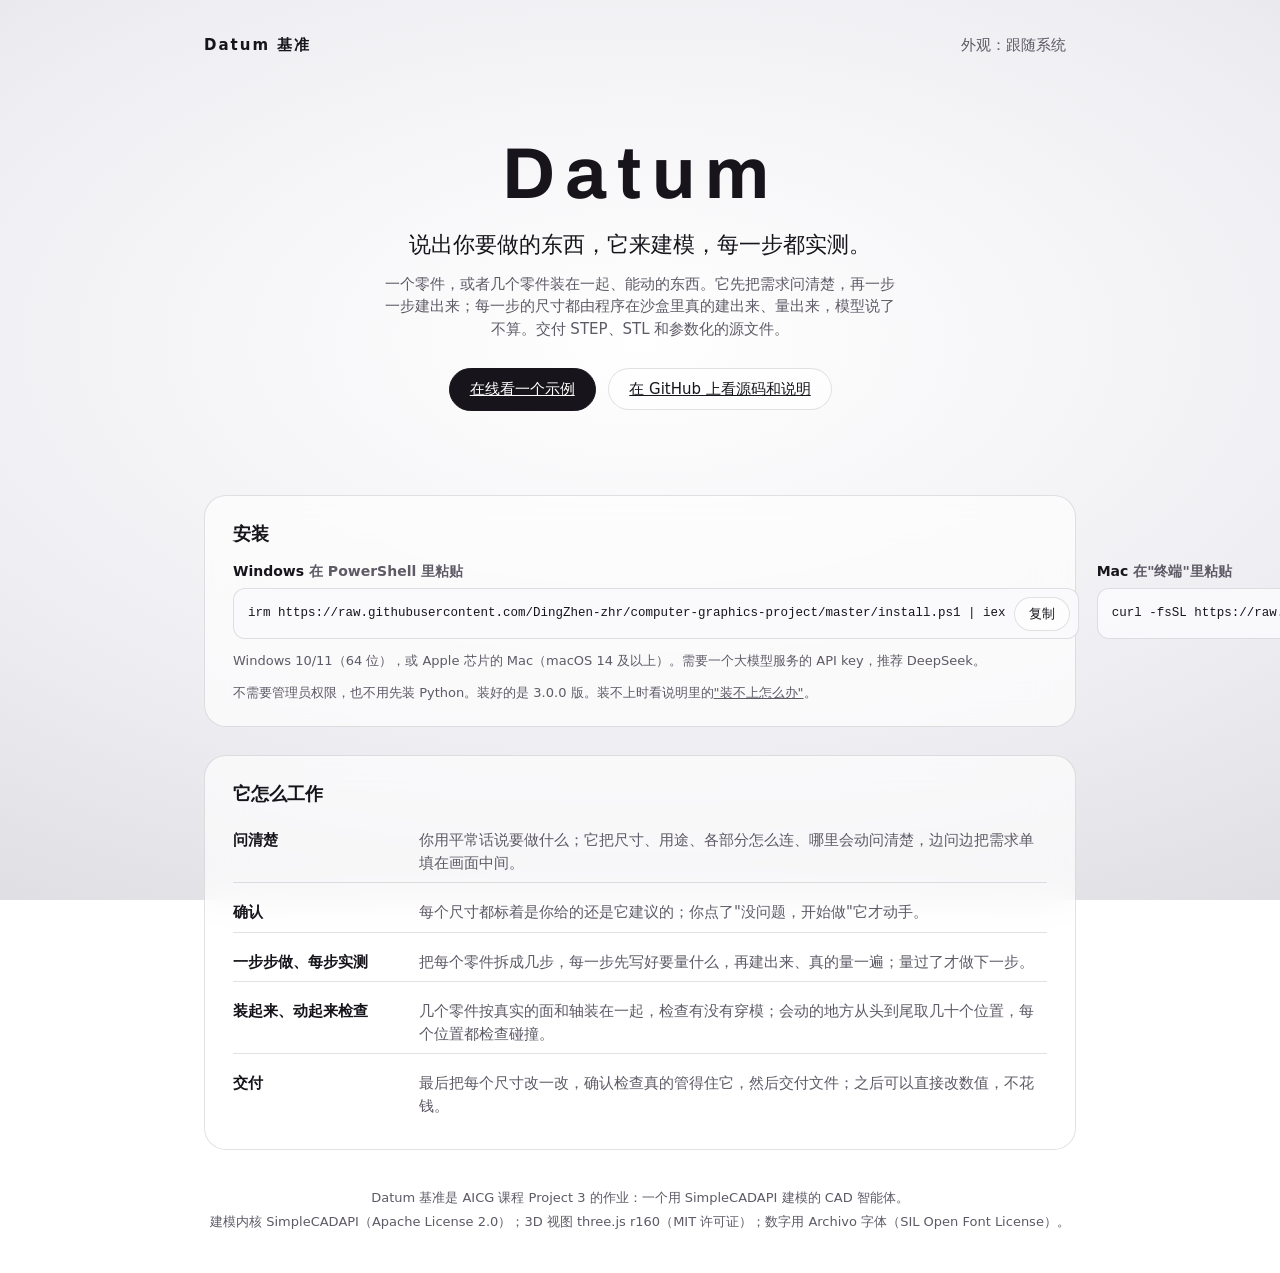
==== commit 1cd93672: "docs: 主页、在线示例、README 和 Mac 清单换成 3.0 Co-Authored-By: Claude Opus 5.5 <noreply@anthropic.com>" ====
--- a/site/index.html
+++ b/site/index.html
@@ -3,139 +3,101 @@
 <head>
   <meta charset="utf-8">
   <meta name="viewport" content="width=device-width, initial-scale=1">
-  <title>卡尺 Caliper</title>
-  <meta name="description" content="说出你要的零件，它来建模，每一步都实测。">
+  <title>Datum 基准</title>
+  <meta name="description" content="说出你要做的东西，它来建模，每一步都实测。">
   <link rel="icon" type="image/png" href="demo/static/icon.png">
-  <!-- 和桌面端同一套颜色、字和按钮（图纸 / 蓝图），不加载任何外部资源 -->
+  <!-- 和桌面端同一套颜色、字和按钮（浅色影棚 / 深色黑曜），不加载任何外部资源 -->
   <link rel="stylesheet" href="demo/static/css/tokens.css">
   <link rel="stylesheet" href="demo/static/css/base.css">
   <style>
-    body { min-height: 100%; }
-    .sheet { max-width: 880px; margin: 0 auto; padding: var(--s-6) var(--s-4) var(--s-5); }
-    .top { display: flex; justify-content: space-between; align-items: center; gap: var(--s-3); margin-bottom: var(--s-6); }
-    .mark { display: flex; align-items: baseline; gap: var(--s-2); font-weight: 600; }
-    .mark-en { font-family: var(--font-mono); font-weight: 400; color: var(--ink-2); font-size: 13px; }
-
-    .hero { display: grid; grid-template-columns: minmax(0, 1fr) auto; gap: var(--s-5); align-items: end;
-            padding-bottom: var(--s-5); margin-bottom: var(--s-6); border-bottom: 1px solid var(--line); }
-    .hero h1 { font-size: 40px; line-height: 1.2; font-weight: 600; letter-spacing: .02em; }
-    .hero h1 .en { font-family: var(--font-mono); font-weight: 400; font-size: 28px; color: var(--ink-2); margin-left: var(--s-2); }
-    .lead { margin-top: var(--s-3); font-size: 18px; }
-    .lead-note { margin-top: var(--s-2); color: var(--ink-2); }
-
-    /* 图纸标题栏 */
-    .titleblock { border-collapse: collapse; font-size: 12px; min-width: 240px; }
-    .titleblock th, .titleblock td { border: 1px solid var(--line); padding: var(--s-1) var(--s-2); text-align: left; font-weight: 400; }
-    .titleblock th { color: var(--ink-2); white-space: nowrap; }
-    .titleblock td { font-family: var(--font-mono); }
-
-    section { margin-bottom: var(--s-6); }
-    .install { display: grid; grid-template-columns: repeat(2, minmax(0, 1fr)); gap: var(--s-4); }
-    .install h3 { font-size: 13px; font-weight: 600; margin-bottom: var(--s-2); }
-    .install h3 .muted { font-weight: 400; }
-    .cmd { display: flex; align-items: stretch; border: 1px solid var(--line); border-radius: var(--radius); }
-    .cmd code { flex: 1; min-width: 0; padding: var(--s-2) var(--s-3); font-size: 12px; line-height: 1.5;
-                white-space: pre-wrap; word-break: break-all; }
-    .cmd .btn { height: auto; border-width: 0 0 0 1px; border-radius: 0; flex: none; }
-    .req { margin-top: var(--s-3); }
-    .hint { margin-top: var(--s-1); color: var(--ink-2); font-size: 12px; }
-
-    .steps { counter-reset: step; display: grid; gap: var(--s-3); }
-    .steps li { display: grid; grid-template-columns: 40px 180px minmax(0, 1fr); gap: var(--s-3); align-items: baseline;
-                padding-bottom: var(--s-3); border-bottom: 1px solid var(--line-soft); }
-    .steps li:last-child { border-bottom: 0; padding-bottom: 0; }
-    .steps .no { font-family: var(--font-mono); color: var(--accent); }
-    .steps .name { font-weight: 600; }
-
-    .demo { display: flex; flex-wrap: wrap; gap: var(--s-3); align-items: center; }
-    .demo p { flex-basis: 100%; color: var(--ink-2); }
-    a.btn { text-decoration: none; height: 32px; padding: 0 var(--s-4); }
-
-    footer { border-top: 1px solid var(--line); padding-top: var(--s-3); color: var(--ink-2); font-size: 12px; display: grid; gap: var(--s-1); }
-
+    html, body { overflow: auto; height: auto; min-height: 100%; }
+    body { background-attachment: fixed; }
+    .page { max-width: 920px; margin: 0 auto; padding: 28px 24px 40px; }
+    .top { display: flex; justify-content: space-between; align-items: center; gap: 12px; }
+    .mark { font-weight: 700; letter-spacing: 2px; }
+    .hero { text-align: center; padding: 72px 0 56px; }
+    .hero h1 { font-family: var(--font-num); font-weight: var(--h1-weight); font-stretch: var(--h1-stretch); font-size: 72px; letter-spacing: 10px; line-height: 1.1; }
+    .hero .lead { font-size: 22px; margin-top: 14px; }
+    .hero .note { color: var(--mute); margin: 12px auto 0; max-width: 34em; }
+    .hero .acts { display: flex; gap: 12px; justify-content: center; margin-top: 28px; flex-wrap: wrap; }
+    section { margin-top: 28px; padding: 24px 28px; border-radius: 22px; background: var(--glass); border: 1px solid var(--line);
+              backdrop-filter: blur(18px); -webkit-backdrop-filter: blur(18px); }
+    h2 { font-size: 18px; margin-bottom: 14px; }
+    h3 { font-size: 14px; font-weight: 700; margin-bottom: 6px; }
+    .install { display: grid; grid-template-columns: 1fr 1fr; gap: 18px; }
+    .cmd { display: flex; gap: 8px; align-items: center; padding: 8px 8px 8px 14px; border-radius: 12px; background: var(--panel); border: 1px solid var(--line); }
+    .cmd code { flex: 1; font-size: 12.5px; overflow-x: auto; white-space: nowrap; }
+    .req, .hint { color: var(--mute); font-size: 13px; margin-top: 12px; }
+    .steps { list-style: none; display: grid; gap: 10px; }
+    .steps li { display: grid; grid-template-columns: 170px 1fr; gap: 16px; padding: 8px 0; border-bottom: 1px solid var(--line); }
+    .steps li:last-child { border-bottom: 0; }
+    .steps .name { font-weight: 700; }
+    .steps .text { color: var(--mute); }
+    footer { color: var(--mute); font-size: 13px; text-align: center; margin-top: 36px; line-height: 1.8; }
+    .sr-only { position: absolute; width: 1px; height: 1px; overflow: hidden; clip: rect(0 0 0 0); }
     @media (max-width: 720px) {
-      .sheet { padding-top: var(--s-5); }
-      .hero { grid-template-columns: minmax(0, 1fr); }
-      .hero h1 { font-size: 32px; }
-      .hero h1 .en { font-size: 22px; }
-      .install { grid-template-columns: minmax(0, 1fr); }
-      .steps li { grid-template-columns: 32px minmax(0, 1fr); }
-      .steps .text { grid-column: 2; }
-      .titleblock { min-width: 0; width: 100%; }
+      .hero h1 { font-size: 48px; letter-spacing: 6px; }
+      .install { grid-template-columns: 1fr; }
+      .steps li { grid-template-columns: 1fr; gap: 2px; }
     }
   </style>
 </head>
 <body>
-  <div class="sheet">
+  <div class="page">
     <header class="top">
-      <span class="mark">卡尺 <span class="mark-en">Caliper</span></span>
-      <button class="btn btn-text" type="button" id="theme-btn">外观：跟随系统</button>
+      <span class="mark">Datum 基准</span>
+      <button class="btn-text" type="button" id="theme-btn">外观：跟随系统</button>
     </header>
 
     <main>
       <div class="hero">
-        <div>
-          <h1>卡尺<span class="en">Caliper</span></h1>
-          <p class="lead">说出你要的零件，它来建模，每一步都实测。</p>
-          <p class="lead-note">用平常话描述零件，卡尺先问清楚、再分阶段建模；每一步的尺寸都由程序在沙盒里真的建出来、量出来，模型说了不算。交付 STEP、STL 和参数化的源文件。</p>
+        <h1>Datum</h1>
+        <p class="lead">说出你要做的东西，它来建模，每一步都实测。</p>
+        <p class="note">一个零件，或者几个零件装在一起、能动的东西。它先把需求问清楚，再一步一步建出来；每一步的尺寸都由程序在沙盒里真的建出来、量出来，模型说了不算。交付 STEP、STL 和参数化的源文件。</p>
+        <div class="acts">
+          <a class="btn-primary" href="demo/">在线看一个示例</a>
+          <a class="btn-glass" href="https://github.com/DingZhen-zhr/computer-graphics-project">在 GitHub 上看源码和说明</a>
         </div>
-        <table class="titleblock" aria-label="图纸标题栏">
-          <tbody>
-            <tr><th scope="row">名称</th><td>卡尺 Caliper</td></tr>
-            <tr><th scope="row">版本</th><td>2.0.0</td></tr>
-            <tr><th scope="row">建模内核</th><td>SimpleCADAPI 2.2.7</td></tr>
-            <tr><th scope="row">形态</th><td>桌面应用</td></tr>
-          </tbody>
-        </table>
       </div>
 
       <section aria-labelledby="h-install">
-        <div class="section-head"><span class="section-no">01</span><h2 class="section-title" id="h-install">安装</h2></div>
+        <h2 id="h-install">安装</h2>
         <div class="install">
           <div>
-            <h3>Windows <span class="muted">在 PowerShell 里粘贴</span></h3>
+            <h3>Windows <span class="mute">在 PowerShell 里粘贴</span></h3>
             <div class="cmd">
               <code id="cmd-win">irm https://raw.githubusercontent.com/DingZhen-zhr/computer-graphics-project/master/install.ps1 | iex</code>
-              <button class="btn" type="button" data-copy="cmd-win" aria-label="复制 Windows 的安装命令">复制</button>
+              <button class="btn-glass btn-small" type="button" data-copy="cmd-win" aria-label="复制 Windows 的安装命令">复制</button>
             </div>
           </div>
           <div>
-            <h3>Mac <span class="muted">在“终端”里粘贴</span></h3>
+            <h3>Mac <span class="mute">在"终端"里粘贴</span></h3>
             <div class="cmd">
               <code id="cmd-mac">curl -fsSL https://raw.githubusercontent.com/DingZhen-zhr/computer-graphics-project/master/install.sh | sh</code>
-              <button class="btn" type="button" data-copy="cmd-mac" aria-label="复制 Mac 的安装命令">复制</button>
+              <button class="btn-glass btn-small" type="button" data-copy="cmd-mac" aria-label="复制 Mac 的安装命令">复制</button>
             </div>
           </div>
         </div>
         <p class="req">Windows 10/11（64 位），或 Apple 芯片的 Mac（macOS 14 及以上）。需要一个大模型服务的 API key，推荐 DeepSeek。</p>
-        <p class="hint">不需要管理员权限，也不用先装 Python。装不上时看说明里的<a href="https://github.com/DingZhen-zhr/computer-graphics-project#装不上怎么办">“装不上怎么办”</a>。</p>
+        <p class="hint">不需要管理员权限，也不用先装 Python。装好的是 3.0.0 版。装不上时看说明里的<a href="https://github.com/DingZhen-zhr/computer-graphics-project#装不上怎么办">"装不上怎么办"</a>。</p>
         <p class="sr-only" id="copy-status" role="status" aria-live="polite"></p>
       </section>
 
       <section aria-labelledby="h-how">
-        <div class="section-head"><span class="section-no">02</span><h2 class="section-title" id="h-how">它怎么工作</h2></div>
+        <h2 id="h-how">它怎么工作</h2>
         <ol class="steps">
-          <li><span class="no">01</span><span class="name">澄清</span><span class="text">你用平常话说要什么零件；它把尺寸、用途、各部分怎么相接问清楚，整理成一张需求单。</span></li>
-          <li><span class="no">02</span><span class="name">确认</span><span class="text">需求单连同每个参数的来源、各部分的位置关系摆在你面前，你点了确认它才动手。</span></li>
-          <li><span class="no">03</span><span class="name">规划</span><span class="text">把零件拆成几个阶段，每个阶段写明做完以后零件上多了什么。</span></li>
-          <li><span class="no">04</span><span class="name">逐阶段建模与实测</span><span class="text">每个阶段先写检查、再写建模代码，由程序真的建出来并测量；检查全过才进入下一阶段。</span></li>
-          <li><span class="no">05</span><span class="name">终检与交付</span><span class="text">全部检查再跑一遍，再把每个参数挨个改一改，确认它真的管着几何，然后交付文件。</span></li>
+          <li><span class="name">问清楚</span><span class="text">你用平常话说要做什么；它把尺寸、用途、各部分怎么连、哪里会动问清楚，边问边把需求单填在画面中间。</span></li>
+          <li><span class="name">确认</span><span class="text">每个尺寸都标着是你给的还是它建议的；你点了"没问题，开始做"它才动手。</span></li>
+          <li><span class="name">一步步做、每步实测</span><span class="text">把每个零件拆成几步，每一步先写好要量什么，再建出来、真的量一遍；量过了才做下一步。</span></li>
+          <li><span class="name">装起来、动起来检查</span><span class="text">几个零件按真实的面和轴装在一起，检查有没有穿模；会动的地方从头到尾取几十个位置，每个位置都检查碰撞。</span></li>
+          <li><span class="name">交付</span><span class="text">最后把每个尺寸改一改，确认检查真的管得住它，然后交付文件；之后可以直接改数值，不花钱。</span></li>
         </ol>
-      </section>
-
-      <section aria-labelledby="h-demo">
-        <div class="section-head"><span class="section-no">03</span><h2 class="section-title" id="h-demo">看一看</h2></div>
-        <div class="demo">
-          <a class="btn btn-primary" href="demo/">在线看一个示例</a>
-          <a class="btn" href="https://github.com/DingZhen-zhr/computer-graphics-project">在 GitHub 上看源码和说明</a>
-          <p>示例是一次真实的会话录制（录制于 1.1 版，只读）：可以转动 3D 模型、切换版本、看每一条检查的实测值。</p>
-        </div>
       </section>
     </main>
 
     <footer>
-      <p>卡尺是 AICG 课程 Project 3 的作业：一个用 SimpleCADAPI 建模的 CAD 智能体。</p>
-      <p>建模内核 SimpleCADAPI（Apache License 2.0）；3D 视图 three.js r160（MIT 许可证）。</p>
+      <p>Datum 基准是 AICG 课程 Project 3 的作业：一个用 SimpleCADAPI 建模的 CAD 智能体。</p>
+      <p>建模内核 SimpleCADAPI（Apache License 2.0）；3D 视图 three.js r160（MIT 许可证）；数字用 Archivo 字体（SIL Open Font License）。</p>
     </footer>
   </div>
 
@@ -151,12 +113,12 @@
         btn.setAttribute("aria-label", "外观：" + labels[t] + "，点一下切换");
       }
       var saved = "system";
-      try { saved = localStorage.getItem("caliper.site.theme") || "system"; } catch (e) { saved = "system"; }
+      try { saved = localStorage.getItem("datum.site.theme") || "system"; } catch (e) { saved = "system"; }
       apply(order.indexOf(saved) >= 0 ? saved : "system");
       btn.addEventListener("click", function () {
         var next = order[(order.indexOf(document.documentElement.dataset.theme) + 1) % order.length];
         apply(next);
-        try { localStorage.setItem("caliper.site.theme", next); } catch (e) { /* 存不了：只在这一页有效 */ }
+        try { localStorage.setItem("datum.site.theme", next); } catch (e) { /* 存不了：只在这一页有效 */ }
       });
 
       // 复制按钮：优先用剪贴板接口；不行就选中文字，请用户自己按 Ctrl+C
--- a/site/demo/static/css/tokens.css
+++ b/site/demo/static/css/tokens.css
@@ -1,59 +1,91 @@
-/* 卡尺的视觉规范（设计文档 5.3）：浅色是米白图纸加墨线，深色是深蓝蓝图加白线。
-   全部颜色只在这个文件里出现；其他样式和脚本一律用这里的变量。 */
-
+/* 颜色和尺寸的唯一来源（设计文档第 7.2 节）：浅色"影棚"、深色"黑曜"。别的样式和脚本只用这里的变量。
+   三维画面里的颜色（坐标轴、轮廓线、网格、灯光）也从这里读。 */
 :root {
-  --paper: #F4F1EA;
-  --paper-2: #EAE5D9;
-  --ink: #1B1B1B;
-  --ink-2: #6B675E;
-  --accent: #1F4FD8;
-  --ok: #2E6B3F;
-  --bad: #B3261E;
-  --line: var(--ink);
-  --line-soft: var(--ink-2);
-  --part: #D9D5CB;
-  --part-edge: var(--ink);
-
+  color-scheme: light;
+  --bg: radial-gradient(110% 85% at 50% 38%, #FFFFFF 0, #EEEDF1 55%, #D9D8DE 100%);
+  --ink: #17151B;
+  --mute: #5E5A66;
+  --acc: #17151B;
+  --acc-ink: #FFFFFF;
+  --move: #4767E8;
+  --ok: #1F8A4C;
+  --bad: #C93A2E;
+  --glass: rgba(255, 255, 255, 0.66);
+  --line: rgba(23, 21, 27, 0.12);
+  --panel: rgba(250, 250, 252, 0.94);
+  --scrim: rgba(23, 21, 27, 0.18);
+  --axis-x: #D93F3F;
+  --axis-y: #2E9B5B;
+  --axis-z: #3A62D6;
+  --edge: #17151B;
+  --sky: #FFFFFF;
+  --ground: #C9C7D0;
+  --rim: #FFFFFF;
+  --part: #8E949D;
   --font-ui: "Microsoft YaHei UI", "PingFang SC", system-ui, sans-serif;
-  --font-mono: "Cascadia Mono", "SF Mono", Consolas, monospace;
-  --s-1: 4px;
-  --s-2: 8px;
-  --s-3: 12px;
-  --s-4: 16px;
-  --s-5: 24px;
-  --s-6: 32px;
-  --radius: 2px;
-  color-scheme: light;
+  --font-num: "Archivo", "Microsoft YaHei UI", "PingFang SC", system-ui, sans-serif;
+  --r-pill: 999px;
+  --r-card: 20px;
+  --t: 0.3s cubic-bezier(0.2, 0.8, 0.2, 1);
+  --h1-weight: 700;
+  --h1-stretch: 100%;
 }
 
 :root[data-theme="dark"] {
-  --paper: #0F2A4A;
-  --paper-2: #16365C;
-  --ink: #E6EEF8;
-  --ink-2: #9DB7D6;
-  --accent: #FFD166;
-  --ok: #8FD6A3;
+  color-scheme: dark;
+  --bg: radial-gradient(110% 85% at 50% 36%, #1C2230 0, #0A0D13 55%, #030405 100%);
+  --ink: #EEF1F6;
+  --mute: #8A93A6;
+  --acc: #A9CBFF;
+  --acc-ink: #08101E;
+  --move: #7FB2FF;
+  --ok: #7FE0A8;
   --bad: #FF8A80;
-  --line: var(--ink);
-  --line-soft: var(--ink-2);
-  --part: #7FA3CC;
-  --part-edge: var(--ink);
-  color-scheme: dark;
+  --glass: rgba(255, 255, 255, 0.06);
+  --line: rgba(169, 203, 255, 0.18);
+  --panel: rgba(10, 13, 19, 0.92);
+  --scrim: rgba(0, 0, 0, 0.45);
+  --axis-x: #FF6B6B;
+  --axis-y: #5BE08F;
+  --axis-z: #7AA7FF;
+  --edge: #A9CBFF;
+  --sky: #3A4766;
+  --ground: #020305;
+  --rim: #5C8DFF;
+  --part: #C4CCD8;
+  --font-ui: "Microsoft YaHei UI", "PingFang SC", system-ui, sans-serif;
+  --font-num: "Archivo", "Microsoft YaHei UI", "PingFang SC", system-ui, sans-serif;
+  --r-pill: 999px;
+  --r-card: 20px;
+  --t: 0.3s cubic-bezier(0.2, 0.8, 0.2, 1);
+  --h1-weight: 300;
+  --h1-stretch: 115%;
 }
 
 @media (prefers-color-scheme: dark) {
   :root[data-theme="system"] {
-    --paper: #0F2A4A;
-    --paper-2: #16365C;
-    --ink: #E6EEF8;
-    --ink-2: #9DB7D6;
-    --accent: #FFD166;
-    --ok: #8FD6A3;
+    color-scheme: dark;
+    --bg: radial-gradient(110% 85% at 50% 36%, #1C2230 0, #0A0D13 55%, #030405 100%);
+    --ink: #EEF1F6;
+    --mute: #8A93A6;
+    --acc: #A9CBFF;
+    --acc-ink: #08101E;
+    --move: #7FB2FF;
+    --ok: #7FE0A8;
     --bad: #FF8A80;
-    --line: var(--ink);
-    --line-soft: var(--ink-2);
-    --part: #7FA3CC;
-    --part-edge: var(--ink);
-    color-scheme: dark;
+    --glass: rgba(255, 255, 255, 0.06);
+    --line: rgba(169, 203, 255, 0.18);
+    --panel: rgba(10, 13, 19, 0.92);
+    --scrim: rgba(0, 0, 0, 0.45);
+    --axis-x: #FF6B6B;
+    --axis-y: #5BE08F;
+    --axis-z: #7AA7FF;
+    --edge: #A9CBFF;
+    --sky: #3A4766;
+    --ground: #020305;
+    --rim: #5C8DFF;
+    --part: #C4CCD8;
+    --h1-weight: 300;
+    --h1-stretch: 115%;
   }
 }
--- a/site/demo/static/css/base.css
+++ b/site/demo/static/css/base.css
@@ -1,88 +1,71 @@
-/* 基础：重置、字、三种按钮、输入框、焦点、小节标题（尺寸线）、状态文字。颜色只用 tokens.css 的变量。 */
+/* 基础：字体、正文、三种按钮、输入框、焦点、玻璃质感、减少动态效果。 */
+@font-face {
+  font-family: "Archivo";
+  src: url("../fonts/Archivo.ttf") format("truetype");
+  font-weight: 100 900;
+  font-stretch: 62% 125%;
+  font-display: swap;
+}
 
-*, *::before, *::after { box-sizing: border-box; }
-html, body { margin: 0; height: 100%; }
+* { box-sizing: border-box; margin: 0; padding: 0; }
+html, body { height: 100%; overflow: hidden; }
 body {
-  background: var(--paper);
+  background: var(--bg);
   color: var(--ink);
   font-family: var(--font-ui);
-  font-size: 14px;
-  line-height: 1.6;
-  -webkit-font-smoothing: antialiased;
+  font-size: 15px;
+  line-height: 1.5;
 }
-h1, h2, h3, h4, p, ul, ol, dl, dd, figure { margin: 0; }
-ul, ol { padding: 0; list-style: none; }
-img { display: block; max-width: 100%; }
-a { color: var(--accent); text-decoration: underline; text-underline-offset: 2px; }
-::selection { background: var(--accent); color: var(--paper); }
+button, input, select, textarea { font: inherit; color: inherit; background: none; border: 0; }
+button { cursor: pointer; }
+button:disabled { cursor: default; opacity: 0.4; }
+a { color: inherit; }
+.num { font-family: var(--font-num); font-variant-numeric: tabular-nums; }
+.mute { color: var(--mute); }
+.small { font-size: 13px; }
+.hide { opacity: 0 !important; pointer-events: none !important; }
+.gone { display: none !important; }
+.fade { transition: opacity var(--t), transform var(--t); }
+.sr { position: absolute; width: 1px; height: 1px; overflow: hidden; clip: rect(0 0 0 0); white-space: nowrap; }
 
-/* 数字、参数名、工具调用、代码：等宽 */
-.mono, code, kbd, pre, .num { font-family: var(--font-mono); font-variant-numeric: tabular-nums; }
-.num { text-align: right; white-space: nowrap; }
-pre { margin: 0; white-space: pre-wrap; word-break: break-word; font-size: 12px; }
-.muted { color: var(--ink-2); }
-.small { font-size: 12px; }
-.hidden { display: none !important; }
-.sr-only { position: absolute; width: 1px; height: 1px; overflow: hidden; clip-path: inset(50%); white-space: nowrap; }
+.glass {
+  background: var(--glass);
+  border: 1px solid var(--line);
+  backdrop-filter: blur(18px);
+  -webkit-backdrop-filter: blur(18px);
+}
+.pill { border-radius: var(--r-pill); }
 
-/* 按钮：主要（强调色描边加强调色文字）、普通（主线色描边）、文字按钮（无边框） */
-button { font: inherit; color: inherit; }
-.btn {
-  display: inline-flex; align-items: center; justify-content: center; gap: var(--s-1);
-  height: 28px; padding: 0 var(--s-3);
-  border: 1px solid var(--line); border-radius: var(--radius);
-  background: transparent; color: var(--ink);
-  font-size: 13px; line-height: 1; white-space: nowrap; cursor: pointer;
-  transition: background-color .12s linear;
+/* 按钮：主要（强调色实心，一个画面最多一个）、玻璃、文字 */
+.btn-primary, .btn-glass, .btn-text {
+  display: inline-flex; align-items: center; justify-content: center; gap: 8px;
+  padding: 9px 20px; border-radius: var(--r-pill); font-size: 15px; white-space: nowrap;
+  transition: background var(--t), color var(--t), border-color var(--t);
 }
-.btn:hover:not(:disabled) { background: var(--paper-2); }
-.btn-primary { border-color: var(--accent); color: var(--accent); }
-.btn-text { border-color: transparent; padding: 0 var(--s-2); }
-.btn-text:hover:not(:disabled) { border-color: transparent; text-decoration: underline; text-underline-offset: 3px; background: transparent; }
-.btn:disabled { color: var(--ink-2); border-color: var(--line-soft); cursor: default; opacity: .7; }
-.btn-text:disabled { border-color: transparent; }
-.btn.small { height: 24px; font-size: 12px; padding: 0 var(--s-2); }
+.btn-primary { background: var(--acc); color: var(--acc-ink); border: 1px solid var(--acc); }
+.btn-glass { background: var(--glass); border: 1px solid var(--line); backdrop-filter: blur(18px); -webkit-backdrop-filter: blur(18px); }
+.btn-glass:hover:not(:disabled), .btn-glass[aria-pressed="true"] { border-color: var(--acc); }
+.btn-glass[aria-pressed="true"] { background: var(--acc); color: var(--acc-ink); }
+.btn-text { padding: 6px 10px; color: var(--mute); }
+.btn-text:hover:not(:disabled) { color: var(--ink); }
+.btn-small { padding: 6px 14px; font-size: 13px; }
 
-/* 输入框 */
-input, textarea, select {
-  font: inherit; color: var(--ink); background: transparent;
-  border: 1px solid var(--line-soft); border-radius: var(--radius);
-  padding: var(--s-1) var(--s-2);
+input[type="text"], input[type="number"], input[type="password"], textarea, select {
+  border: 1px solid var(--line); border-radius: 10px; background: var(--glass); padding: 7px 10px;
 }
-input:hover, textarea:hover, select:hover { border-color: var(--line); }
-input:disabled, textarea:disabled, select:disabled { color: var(--ink-2); border-style: dashed; }
-select option { background: var(--paper); color: var(--ink); }
-input[type="range"] { accent-color: var(--accent); padding: 0; border: 0; }
-input[type="checkbox"], input[type="radio"] { accent-color: var(--accent); }
+input[type="range"] { width: 100%; accent-color: var(--acc); }
+textarea { resize: none; }
 
-/* 焦点：强调色 2px 描边 */
 :focus { outline: none; }
-:focus-visible { outline: 2px solid var(--accent); outline-offset: 1px; }
+:focus-visible { outline: 2px solid var(--acc); outline-offset: 2px; }
 
-/* 小节标题：等宽小号编号 + 标题；下面一条两端带短竖线的尺寸线 */
-.section-head {
-  position: relative; display: flex; align-items: baseline; gap: var(--s-2);
-  padding: 0 var(--s-1) var(--s-1); margin-bottom: var(--s-3);
-  border-bottom: 1px solid var(--line);
-}
-.section-head::before, .section-head::after {
-  content: ""; position: absolute; bottom: -4px; width: 1px; height: 7px; background: var(--line);
-}
-.section-head::before { left: 0; }
-.section-head::after { right: 0; }
-.section-no { font-family: var(--font-mono); font-size: 11px; color: var(--ink-2); letter-spacing: .04em; }
-.section-title { font-size: 13px; font-weight: 600; letter-spacing: .06em; }
-.section-meta { margin-left: auto; font-size: 12px; color: var(--ink-2); font-family: var(--font-mono); }
+.status-ok { color: var(--ok); }
+.status-bad { color: var(--bad); }
+.status-none { color: var(--mute); }
 
-/* 状态：文字加符号，颜色只是辅助 */
-.ok { color: var(--ok); }
-.bad { color: var(--bad); }
-.none { color: var(--ink-2); }
+@keyframes pulse { 50% { opacity: 0.25; } }
+@keyframes spin { to { transform: rotate(360deg); } }
 
-/* 滚动条细一点，颜色跟着主题 */
-* { scrollbar-width: thin; scrollbar-color: var(--line-soft) transparent; }
-
-/* 系统设置了"减少动态效果"：关掉过渡和动画 */
 @media (prefers-reduced-motion: reduce) {
   *, *::before, *::after { transition: none !important; animation: none !important; }
 }
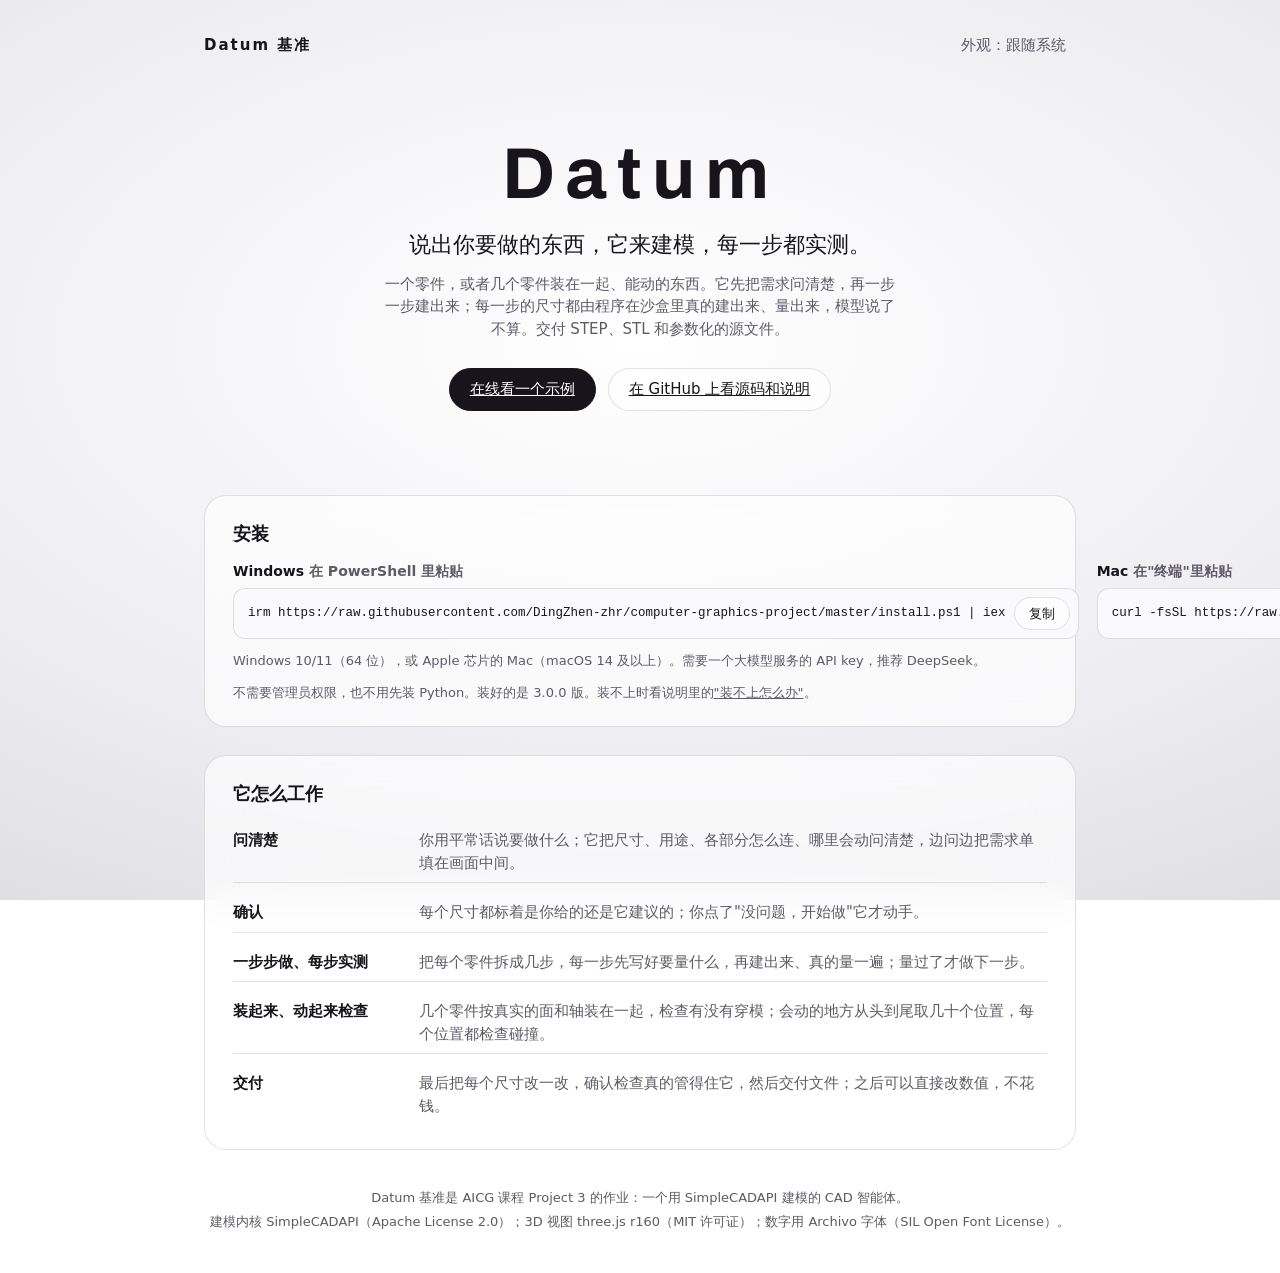
==== commit 89224496: "docs: 主页注明 3.0.0，触发主页发布 Co-Authored-By: Claude Opus 5.5 <noreply@anthropic.com>" ====
--- a/site/index.html
+++ b/site/index.html
@@ -6,7 +6,7 @@
   <title>Datum 基准</title>
   <meta name="description" content="说出你要做的东西，它来建模，每一步都实测。">
   <link rel="icon" type="image/png" href="demo/static/icon.png">
-  <!-- 和桌面端同一套颜色、字和按钮（浅色影棚 / 深色黑曜），不加载任何外部资源 -->
+  <!-- Datum 基准 3.0.0 的主页。和桌面端同一套颜色、字和按钮（浅色影棚 / 深色黑曜），不加载任何外部资源 -->
   <link rel="stylesheet" href="demo/static/css/tokens.css">
   <link rel="stylesheet" href="demo/static/css/base.css">
   <style>
